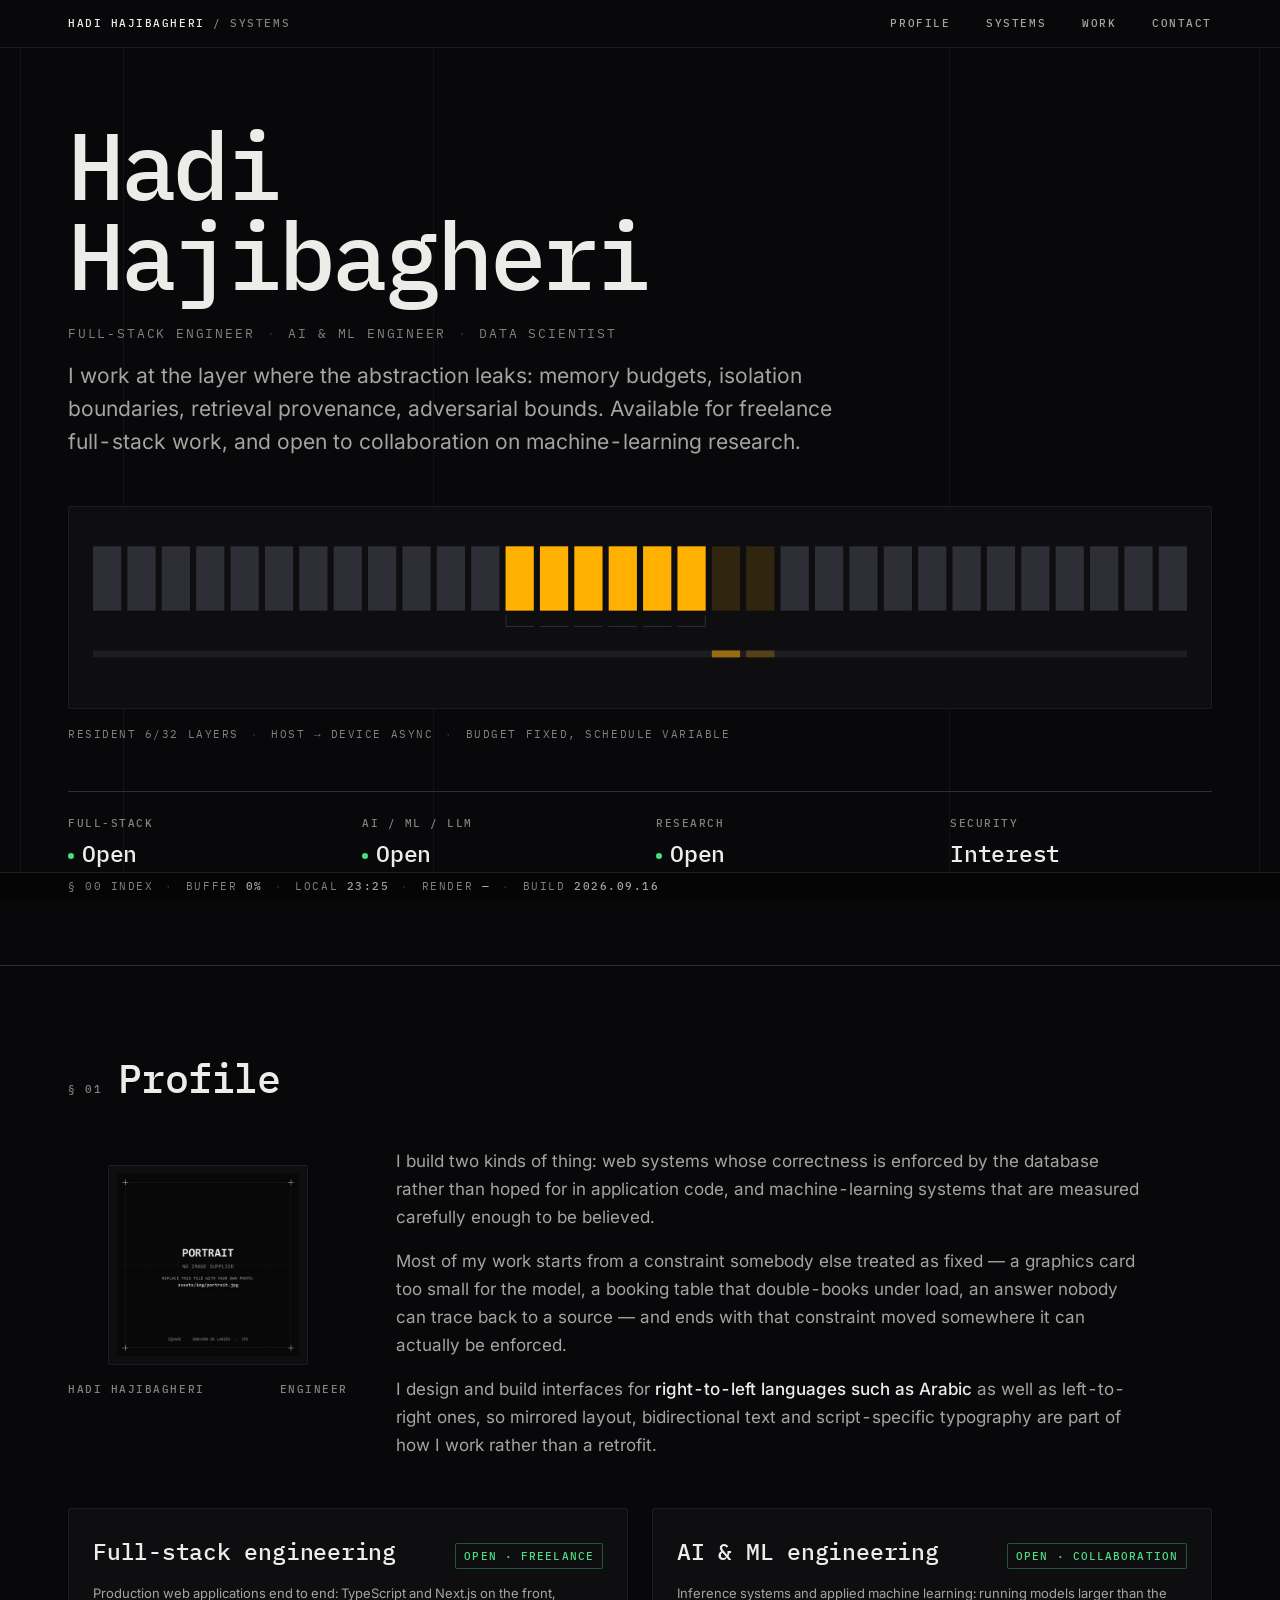
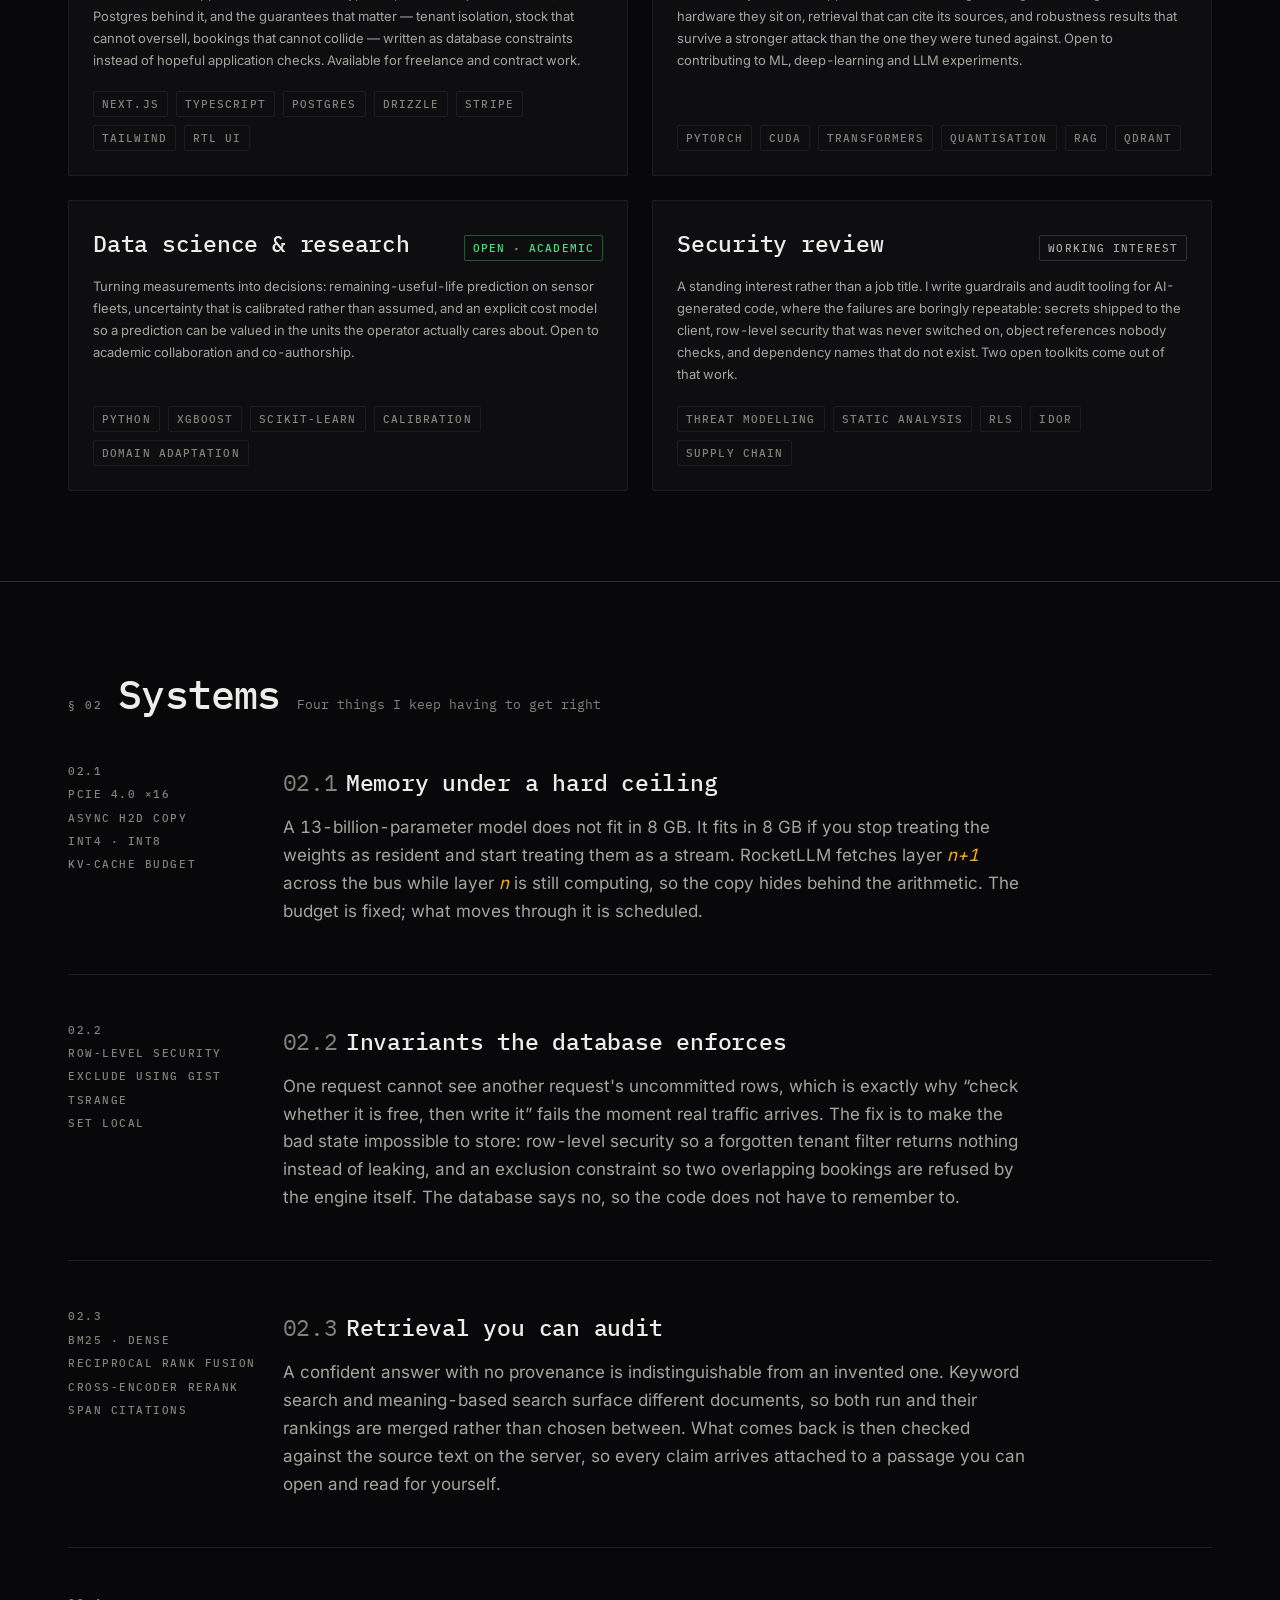
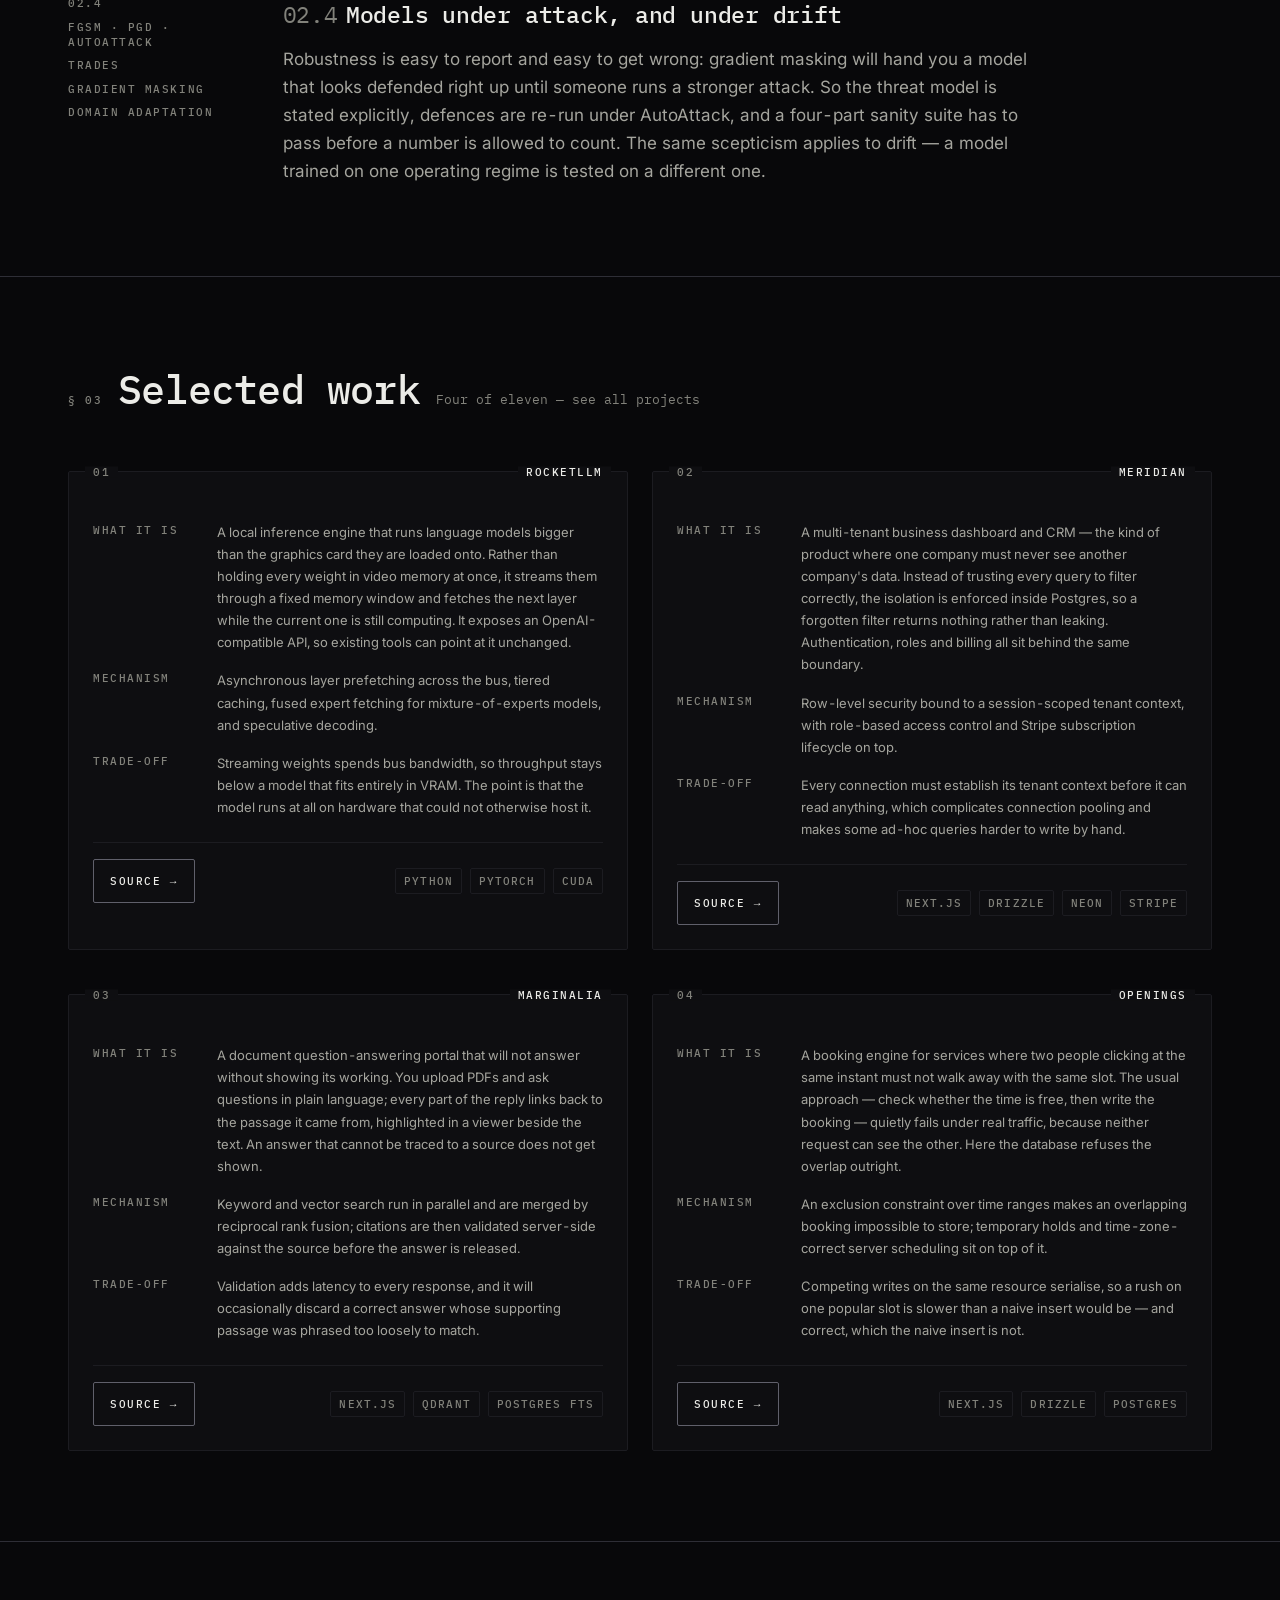
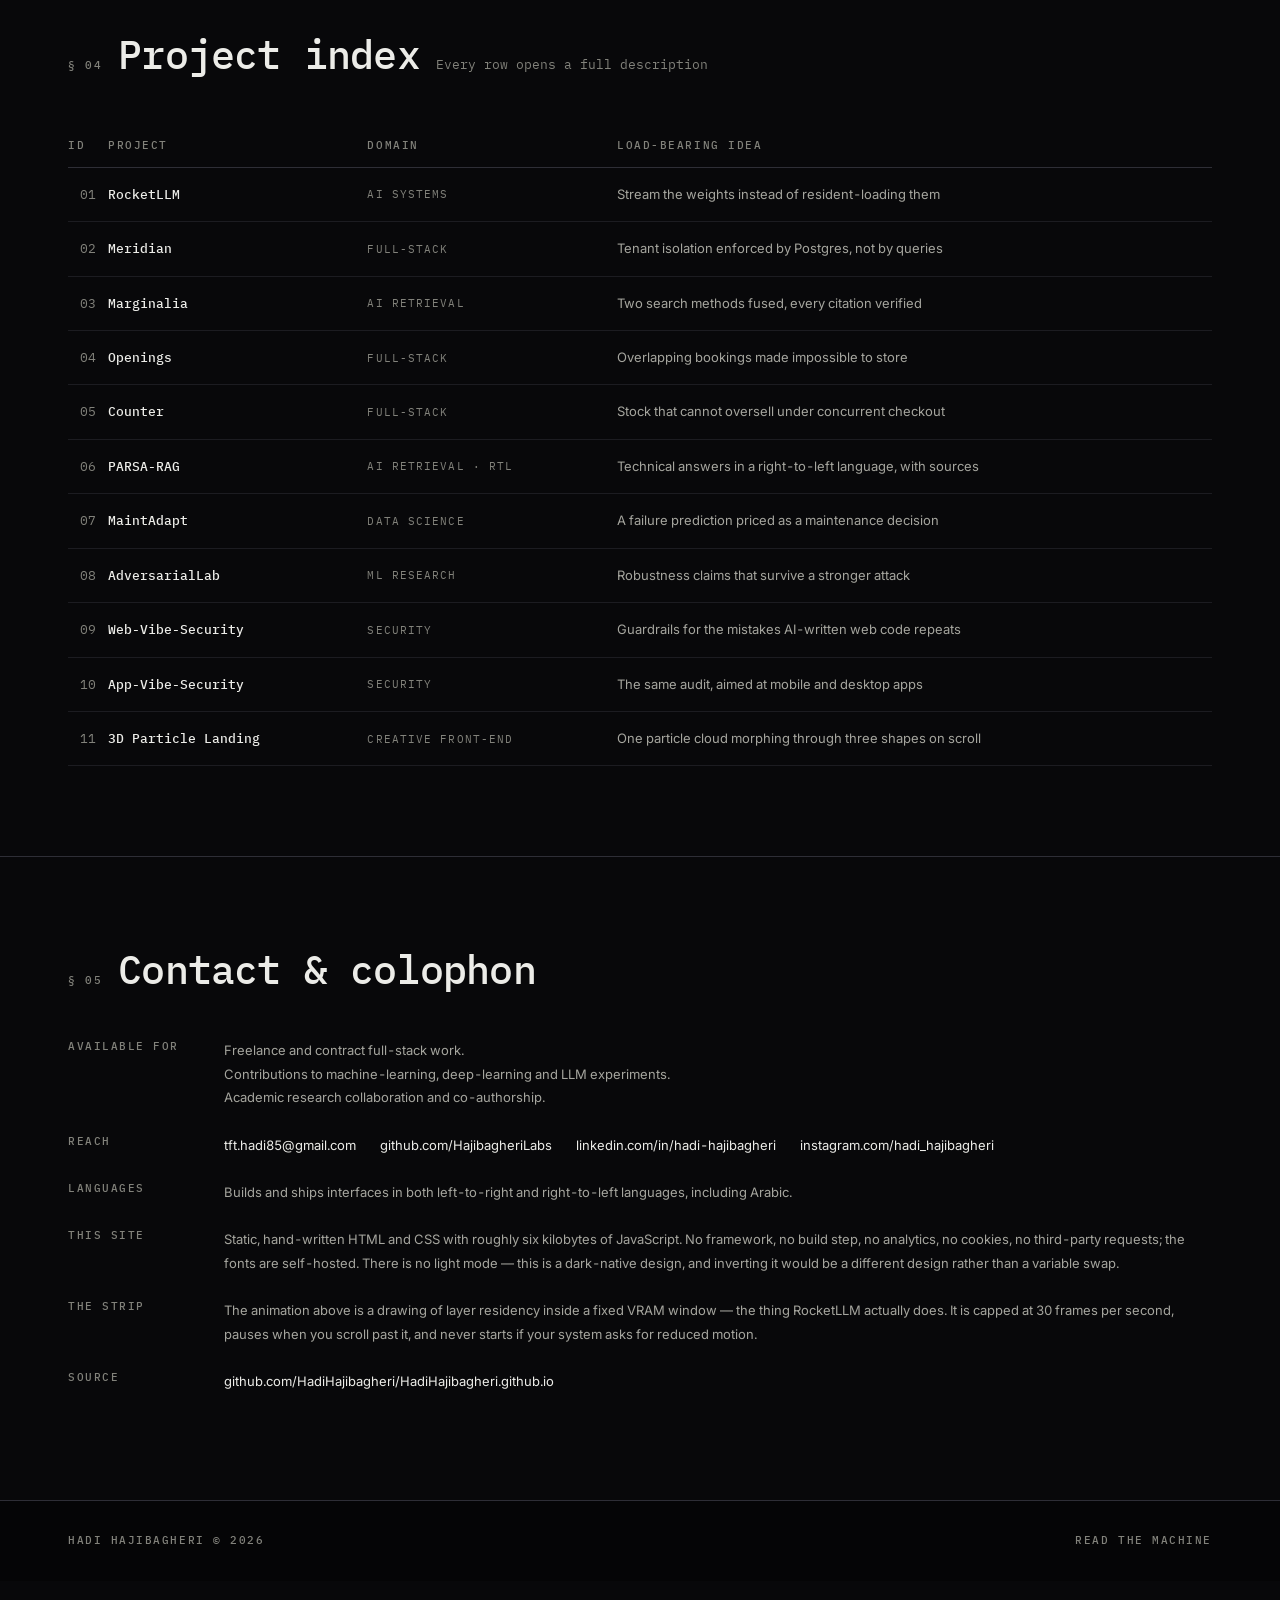
==== index.html @ 1e7b5f91 "Build personal site: SIGNAL Static site for GitHub Pages: hand-written HTML, CSS and ~4 KB of gzippe" ====
<!doctype html>
<html lang="en">
<head>
<meta charset="utf-8">
<meta name="viewport" content="width=device-width, initial-scale=1">
<title>Hadi Hajibagheri — Full-stack, AI & Data Science Engineer</title>
<meta name="description" content="Hadi Hajibagheri — full-stack engineer available for freelance work, AI/ML engineer and data scientist open to research collaboration. I work at the layer where the abstraction leaks.">
<meta name="author" content="Hadi Hajibagheri">
<meta name="theme-color" content="#08080A">
<link rel="canonical" href="https://hadihajibagheri.github.io/">

<meta property="og:type" content="website">
<meta property="og:title" content="Hadi Hajibagheri — Full-stack, AI & Data Science Engineer">
<meta property="og:description" content="I work at the layer where the abstraction leaks: memory budgets, isolation boundaries, retrieval provenance, adversarial bounds.">
<meta property="og:url" content="https://hadihajibagheri.github.io/">
<meta property="og:image" content="https://hadihajibagheri.github.io/assets/img/og.png">
<meta name="twitter:card" content="summary_large_image">

<link rel="icon" href="assets/img/favicon.svg" type="image/svg+xml">
<link rel="apple-touch-icon" href="assets/img/apple-touch-icon.png">

<link rel="preload" href="assets/fonts/plex-mono-500.woff2" as="font" type="font/woff2" crossorigin>
<link rel="stylesheet" href="assets/css/site.css">
</head>
<body>

<a class="skip-link" href="#main">Skip to content</a>
<div class="grid-rules" aria-hidden="true"></div>

<header class="topbar">
  <div class="container">
    <a class="brand" href="index.html">Hadi Hajibagheri <span>/ Systems</span></a>
    <nav class="nav" aria-label="Sections">
      <a href="#profile" data-nav="profile">Profile</a>
      <a href="#systems" data-nav="systems">Systems</a>
      <a href="#work"    data-nav="work">Work</a>
      <a href="#contact" data-nav="contact">Contact</a>
    </nav>
  </div>
</header>

<div class="site">
<main id="main">

<!-- ======================================================== 00 · HERO -->
<section id="hero" class="section hero" data-num="§ 00" data-name="Index">
  <div class="container">

    <h1 class="hero-name"><span class="ln">Hadi</span><span class="ln">Hajibagheri</span></h1>

    <p class="hero-role">
      <span>Full-stack engineer</span><span class="sep" aria-hidden="true">·</span>
      <span>AI &amp; ML engineer</span><span class="sep" aria-hidden="true">·</span>
      <span>Data scientist</span>
    </p>

    <p class="lead hero-lead">
      I work at the layer where the abstraction leaks: memory budgets, isolation
      boundaries, retrieval provenance, adversarial bounds. Available for freelance
      full-stack work, and open to collaboration on machine-learning research.
    </p>

    <div class="residency" data-residency>
      <div class="residency-figure">
        <svg viewBox="0 0 1000 140" preserveAspectRatio="none" xmlns="http://www.w3.org/2000/svg" role="img" aria-label="A 32-layer model strip: six layers are resident inside a fixed VRAM window while the next two are being copied across the bus."><title>Layer residency inside a fixed VRAM window</title><rect x="0" y="14" width="25.801" height="58.8" fill="#2E2E36"/><rect x="31.426" y="14" width="25.801" height="58.8" fill="#2E2E36"/><rect x="62.852" y="14" width="25.801" height="58.8" fill="#2E2E36"/><rect x="94.277" y="14" width="25.801" height="58.8" fill="#2E2E36"/><rect x="125.703" y="14" width="25.801" height="58.8" fill="#2E2E36"/><rect x="157.129" y="14" width="25.801" height="58.8" fill="#2E2E36"/><rect x="188.555" y="14" width="25.801" height="58.8" fill="#2E2E36"/><rect x="219.98" y="14" width="25.801" height="58.8" fill="#2E2E36"/><rect x="251.406" y="14" width="25.801" height="58.8" fill="#FFB000"/><rect x="282.832" y="14" width="25.801" height="58.8" fill="#FFB000"/><rect x="314.258" y="14" width="25.801" height="58.8" fill="#FFB000"/><rect x="345.684" y="14" width="25.801" height="58.8" fill="#FFB000"/><rect x="377.109" y="14" width="25.801" height="58.8" fill="#FFB000"/><rect x="408.535" y="14" width="25.801" height="58.8" fill="#FFB000"/><rect x="439.961" y="14" width="25.801" height="58.8" fill="rgba(255,176,0,0.14)"/><rect x="471.387" y="14" width="25.801" height="58.8" fill="rgba(255,176,0,0.14)"/><rect x="502.812" y="14" width="25.801" height="58.8" fill="#2E2E36"/><rect x="534.238" y="14" width="25.801" height="58.8" fill="#2E2E36"/><rect x="565.664" y="14" width="25.801" height="58.8" fill="#2E2E36"/><rect x="597.09" y="14" width="25.801" height="58.8" fill="#2E2E36"/><rect x="628.516" y="14" width="25.801" height="58.8" fill="#2E2E36"/><rect x="659.941" y="14" width="25.801" height="58.8" fill="#2E2E36"/><rect x="691.367" y="14" width="25.801" height="58.8" fill="#2E2E36"/><rect x="722.793" y="14" width="25.801" height="58.8" fill="#2E2E36"/><rect x="754.219" y="14" width="25.801" height="58.8" fill="#2E2E36"/><rect x="785.645" y="14" width="25.801" height="58.8" fill="#2E2E36"/><rect x="817.07" y="14" width="25.801" height="58.8" fill="#2E2E36"/><rect x="848.496" y="14" width="25.801" height="58.8" fill="#2E2E36"/><rect x="879.922" y="14" width="25.801" height="58.8" fill="#2E2E36"/><rect x="911.348" y="14" width="25.801" height="58.8" fill="#2E2E36"/><rect x="942.773" y="14" width="25.801" height="58.8" fill="#2E2E36"/><rect x="974.199" y="14" width="25.801" height="58.8" fill="#2E2E36"/><path d="M251.406 87.3 H277.207" stroke="#2E2E36" stroke-width="1" fill="none"/><path d="M251.906 86.8 V77" stroke="#2E2E36" stroke-width="1" fill="none"/><path d="M282.832 87.3 H308.633" stroke="#2E2E36" stroke-width="1" fill="none"/><path d="M314.258 87.3 H340.059" stroke="#2E2E36" stroke-width="1" fill="none"/><path d="M345.684 87.3 H371.484" stroke="#2E2E36" stroke-width="1" fill="none"/><path d="M377.109 87.3 H402.91" stroke="#2E2E36" stroke-width="1" fill="none"/><path d="M408.535 87.3 H434.336" stroke="#2E2E36" stroke-width="1" fill="none"/><path d="M433.836 86.8 V77" stroke="#2E2E36" stroke-width="1" fill="none"/><rect x="0" y="109.2" width="1000" height="6.3" fill="#1C1C21"/><rect x="439.961" y="109.2" width="25.801" height="6.3" fill="#FFB000" opacity="0.55"/><rect x="471.387" y="109.2" width="25.801" height="6.3" fill="#FFB000" opacity="0.25"/></svg>
        <canvas aria-hidden="true"></canvas>
      </div>
    </div>
    <p class="residency-caption">
      <span>Resident 6/32 layers</span><span class="sep" aria-hidden="true">·</span>
      <span>Host → device async</span><span class="sep" aria-hidden="true">·</span>
      <span>Budget fixed, schedule variable</span>
    </p>

    <h2 class="vh">Availability</h2>
    <div class="readouts" data-reveal-group>
      <div class="readout">
        <span class="micro">Full-stack</span>
        <p class="readout-value"><span class="dot" aria-hidden="true"></span>Open</p>
        <p class="readout-sub">Freelance and contract work.</p>
      </div>
      <div class="readout">
        <span class="micro">AI / ML / LLM</span>
        <p class="readout-value"><span class="dot" aria-hidden="true"></span>Open</p>
        <p class="readout-sub">Experiments and contributions.</p>
      </div>
      <div class="readout">
        <span class="micro">Research</span>
        <p class="readout-value"><span class="dot" aria-hidden="true"></span>Open</p>
        <p class="readout-sub">Academic collaboration.</p>
      </div>
      <div class="readout">
        <span class="micro">Security</span>
        <p class="readout-value">Interest</p>
        <p class="readout-sub">Auditing AI-generated code.</p>
      </div>
    </div>

  </div>
</section>

<!-- ===================================================== 01 · PROFILE -->
<section id="profile" class="section" data-num="§ 01" data-name="Profile">
  <div class="container">
    <div class="section-head">
      <span class="section-num" aria-hidden="true">§ 01</span>
      <h2 class="section-title">Profile</h2>
    </div>

    <div class="profile-grid">
      <div>
        <!-- PORTRAIT: replace assets/img/portrait.jpg with your own square photo.
             Keep the same filename and nothing else needs to change. -->
        <figure class="portrait-frame">
          <img src="assets/img/portrait.jpg" width="900" height="900"
               alt="Hadi Hajibagheri" loading="lazy" decoding="async">
        </figure>
        <p class="portrait-cap">
          <span class="micro">Hadi Hajibagheri</span>
          <span class="micro">Engineer</span>
        </p>
      </div>

      <div>
        <p class="prose">
          I build two kinds of thing: web systems whose correctness is enforced by the
          database rather than hoped for in application code, and machine-learning
          systems that are measured carefully enough to be believed.
        </p>
        <p class="prose">
          Most of my work starts from a constraint somebody else treated as fixed — a
          graphics card too small for the model, a booking table that double-books under
          load, an answer nobody can trace back to a source — and ends with that
          constraint moved somewhere it can actually be enforced.
        </p>
        <p class="prose">
          I design and build interfaces for <strong>right-to-left languages such as
          Arabic</strong> as well as left-to-right ones, so mirrored layout, bidirectional
          text and script-specific typography are part of how I work rather than a
          retrofit.
        </p>
      </div>
    </div>

    <h3 class="vh">What I am available for</h3>
    <div class="practice" data-reveal-group>

      <article class="practice-item">
        <div class="practice-head">
          <h4 class="practice-title">Full-stack engineering</h4>
          <span class="avail avail-open">Open · Freelance</span>
        </div>
        <p class="practice-body">
          Production web applications end to end: TypeScript and Next.js on the front,
          Postgres behind it, and the guarantees that matter — tenant isolation, stock
          that cannot oversell, bookings that cannot collide — written as database
          constraints instead of hopeful application checks. Available for freelance and
          contract work.
        </p>
        <div class="practice-tags">
          <span class="tag">Next.js</span><span class="tag">TypeScript</span>
          <span class="tag">Postgres</span><span class="tag">Drizzle</span>
          <span class="tag">Stripe</span><span class="tag">Tailwind</span>
          <span class="tag">RTL UI</span>
        </div>
      </article>

      <article class="practice-item">
        <div class="practice-head">
          <h4 class="practice-title">AI &amp; ML engineering</h4>
          <span class="avail avail-open">Open · Collaboration</span>
        </div>
        <p class="practice-body">
          Inference systems and applied machine learning: running models larger than the
          hardware they sit on, retrieval that can cite its sources, and robustness
          results that survive a stronger attack than the one they were tuned against.
          Open to contributing to ML, deep-learning and LLM experiments.
        </p>
        <div class="practice-tags">
          <span class="tag">PyTorch</span><span class="tag">CUDA</span>
          <span class="tag">Transformers</span><span class="tag">Quantisation</span>
          <span class="tag">RAG</span><span class="tag">Qdrant</span>
        </div>
      </article>

      <article class="practice-item">
        <div class="practice-head">
          <h4 class="practice-title">Data science &amp; research</h4>
          <span class="avail avail-open">Open · Academic</span>
        </div>
        <p class="practice-body">
          Turning measurements into decisions: remaining-useful-life prediction on sensor
          fleets, uncertainty that is calibrated rather than assumed, and an explicit cost
          model so a prediction can be valued in the units the operator actually cares
          about. Open to academic collaboration and co-authorship.
        </p>
        <div class="practice-tags">
          <span class="tag">Python</span><span class="tag">XGBoost</span>
          <span class="tag">scikit-learn</span><span class="tag">Calibration</span>
          <span class="tag">Domain adaptation</span>
        </div>
      </article>

      <article class="practice-item">
        <div class="practice-head">
          <h4 class="practice-title">Security review</h4>
          <span class="avail">Working interest</span>
        </div>
        <p class="practice-body">
          A standing interest rather than a job title. I write guardrails and audit tooling
          for AI-generated code, where the failures are boringly repeatable: secrets shipped
          to the client, row-level security that was never switched on, object references
          nobody checks, and dependency names that do not exist. Two open toolkits come out
          of that work.
        </p>
        <div class="practice-tags">
          <span class="tag">Threat modelling</span><span class="tag">Static analysis</span>
          <span class="tag">RLS</span><span class="tag">IDOR</span>
          <span class="tag">Supply chain</span>
        </div>
      </article>

    </div>
  </div>
</section>

<!-- ===================================================== 02 · SYSTEMS -->
<section id="systems" class="section" data-num="§ 02" data-name="Systems">
  <div class="container">
    <div class="section-head">
      <span class="section-num" aria-hidden="true">§ 02</span>
      <h2 class="section-title">Systems</h2>
      <span class="section-note">Four things I keep having to get right</span>
    </div>

    <div class="clause railed">
      <div class="rail" aria-hidden="true">
        <span class="micro">02.1</span>
        <span class="micro">PCIe 4.0 ×16</span>
        <span class="micro">Async H2D copy</span>
        <span class="micro">INT4 · INT8</span>
        <span class="micro">KV-cache budget</span>
      </div>
      <div>
        <h3 class="clause-title"><span class="clause-no" aria-hidden="true">02.1</span>Memory under a hard ceiling</h3>
        <p class="prose">
          A 13-billion-parameter model does not fit in 8 GB. It fits in 8 GB if you stop
          treating the weights as resident and start treating them as a stream. RocketLLM
          fetches layer <em class="sig">n+1</em> across the bus while layer
          <em class="sig">n</em> is still computing, so the copy hides behind the
          arithmetic. The budget is fixed; what moves through it is scheduled.
        </p>
      </div>
    </div>

    <div class="clause railed">
      <div class="rail" aria-hidden="true">
        <span class="micro">02.2</span>
        <span class="micro">Row-level security</span>
        <span class="micro">EXCLUDE USING GIST</span>
        <span class="micro">tsrange</span>
        <span class="micro">SET LOCAL</span>
      </div>
      <div>
        <h3 class="clause-title"><span class="clause-no" aria-hidden="true">02.2</span>Invariants the database enforces</h3>
        <p class="prose">
          One request cannot see another request's uncommitted rows, which is exactly why
          “check whether it is free, then write it” fails the moment real traffic arrives.
          The fix is to make the bad state impossible to store: row-level security so a
          forgotten tenant filter returns nothing instead of leaking, and an exclusion
          constraint so two overlapping bookings are refused by the engine itself. The
          database says no, so the code does not have to remember to.
        </p>
      </div>
    </div>

    <div class="clause railed">
      <div class="rail" aria-hidden="true">
        <span class="micro">02.3</span>
        <span class="micro">BM25 · dense</span>
        <span class="micro">Reciprocal rank fusion</span>
        <span class="micro">Cross-encoder rerank</span>
        <span class="micro">Span citations</span>
      </div>
      <div>
        <h3 class="clause-title"><span class="clause-no" aria-hidden="true">02.3</span>Retrieval you can audit</h3>
        <p class="prose">
          A confident answer with no provenance is indistinguishable from an invented one.
          Keyword search and meaning-based search surface different documents, so both run
          and their rankings are merged rather than chosen between. What comes back is then
          checked against the source text on the server, so every claim arrives attached to
          a passage you can open and read for yourself.
        </p>
      </div>
    </div>

    <div class="clause railed">
      <div class="rail" aria-hidden="true">
        <span class="micro">02.4</span>
        <span class="micro">FGSM · PGD · AutoAttack</span>
        <span class="micro">TRADES</span>
        <span class="micro">Gradient masking</span>
        <span class="micro">Domain adaptation</span>
      </div>
      <div>
        <h3 class="clause-title"><span class="clause-no" aria-hidden="true">02.4</span>Models under attack, and under drift</h3>
        <p class="prose">
          Robustness is easy to report and easy to get wrong: gradient masking will hand you
          a model that looks defended right up until someone runs a stronger attack. So the
          threat model is stated explicitly, defences are re-run under AutoAttack, and a
          four-part sanity suite has to pass before a number is allowed to count. The same
          scepticism applies to drift — a model trained on one operating regime is tested on
          a different one.
        </p>
      </div>
    </div>

  </div>
</section>

<!-- ================================================ 03 · SELECTED WORK -->
<!-- ADDING A PROJECT? See README.md. The four cards below are the curated
     highlights; the full list lives in § 04 and in projects.html. -->
<section id="work" class="section" data-num="§ 03" data-name="Selected work">
  <div class="container">
    <div class="section-head">
      <span class="section-num" aria-hidden="true">§ 03</span>
      <h2 class="section-title">Selected work</h2>
      <span class="section-note">Four of eleven — <a class="u-link" href="projects.html">see all projects</a></span>
    </div>

    <div class="cards" data-reveal-group>

      <article class="spec">
        <span class="spec-id" aria-hidden="true">01</span>
        <h3 class="spec-name">RocketLLM</h3>
        <dl>
          <div class="spec-row">
            <dt class="micro">What it is</dt>
            <dd>
              A local inference engine that runs language models bigger than the graphics
              card they are loaded onto. Rather than holding every weight in video memory at
              once, it streams them through a fixed memory window and fetches the next layer
              while the current one is still computing. It exposes an OpenAI-compatible API,
              so existing tools can point at it unchanged.
            </dd>
          </div>
          <div class="spec-row">
            <dt class="micro">Mechanism</dt>
            <dd>Asynchronous layer prefetching across the bus, tiered caching, fused expert fetching for mixture-of-experts models, and speculative decoding.</dd>
          </div>
          <div class="spec-row">
            <dt class="micro">Trade-off</dt>
            <dd>Streaming weights spends bus bandwidth, so throughput stays below a model that fits entirely in VRAM. The point is that the model runs at all on hardware that could not otherwise host it.</dd>
          </div>
        </dl>
        <div class="spec-foot">
          <a class="btn" href="https://github.com/HajibagheriLabs/RocketLLM" target="_blank" rel="noopener">Source →</a>
          <span class="spec-stack"><span class="tag">Python</span><span class="tag">PyTorch</span><span class="tag">CUDA</span></span>
        </div>
      </article>

      <article class="spec">
        <span class="spec-id" aria-hidden="true">02</span>
        <h3 class="spec-name">Meridian</h3>
        <dl>
          <div class="spec-row">
            <dt class="micro">What it is</dt>
            <dd>
              A multi-tenant business dashboard and CRM — the kind of product where one
              company must never see another company's data. Instead of trusting every query
              to filter correctly, the isolation is enforced inside Postgres, so a forgotten
              filter returns nothing rather than leaking. Authentication, roles and billing
              all sit behind the same boundary.
            </dd>
          </div>
          <div class="spec-row">
            <dt class="micro">Mechanism</dt>
            <dd>Row-level security bound to a session-scoped tenant context, with role-based access control and Stripe subscription lifecycle on top.</dd>
          </div>
          <div class="spec-row">
            <dt class="micro">Trade-off</dt>
            <dd>Every connection must establish its tenant context before it can read anything, which complicates connection pooling and makes some ad-hoc queries harder to write by hand.</dd>
          </div>
        </dl>
        <div class="spec-foot">
          <a class="btn" href="https://github.com/HajibagheriLabs/Meridian" target="_blank" rel="noopener">Source →</a>
          <span class="spec-stack"><span class="tag">Next.js</span><span class="tag">Drizzle</span><span class="tag">Neon</span><span class="tag">Stripe</span></span>
        </div>
      </article>

      <article class="spec">
        <span class="spec-id" aria-hidden="true">03</span>
        <h3 class="spec-name">Marginalia</h3>
        <dl>
          <div class="spec-row">
            <dt class="micro">What it is</dt>
            <dd>
              A document question-answering portal that will not answer without showing its
              working. You upload PDFs and ask questions in plain language; every part of the
              reply links back to the passage it came from, highlighted in a viewer beside
              the text. An answer that cannot be traced to a source does not get shown.
            </dd>
          </div>
          <div class="spec-row">
            <dt class="micro">Mechanism</dt>
            <dd>Keyword and vector search run in parallel and are merged by reciprocal rank fusion; citations are then validated server-side against the source before the answer is released.</dd>
          </div>
          <div class="spec-row">
            <dt class="micro">Trade-off</dt>
            <dd>Validation adds latency to every response, and it will occasionally discard a correct answer whose supporting passage was phrased too loosely to match.</dd>
          </div>
        </dl>
        <div class="spec-foot">
          <a class="btn" href="https://github.com/HajibagheriLabs/Marginalia" target="_blank" rel="noopener">Source →</a>
          <span class="spec-stack"><span class="tag">Next.js</span><span class="tag">Qdrant</span><span class="tag">Postgres FTS</span></span>
        </div>
      </article>

      <article class="spec">
        <span class="spec-id" aria-hidden="true">04</span>
        <h3 class="spec-name">Openings</h3>
        <dl>
          <div class="spec-row">
            <dt class="micro">What it is</dt>
            <dd>
              A booking engine for services where two people clicking at the same instant
              must not walk away with the same slot. The usual approach — check whether the
              time is free, then write the booking — quietly fails under real traffic,
              because neither request can see the other. Here the database refuses the
              overlap outright.
            </dd>
          </div>
          <div class="spec-row">
            <dt class="micro">Mechanism</dt>
            <dd>An exclusion constraint over time ranges makes an overlapping booking impossible to store; temporary holds and time-zone-correct server scheduling sit on top of it.</dd>
          </div>
          <div class="spec-row">
            <dt class="micro">Trade-off</dt>
            <dd>Competing writes on the same resource serialise, so a rush on one popular slot is slower than a naive insert would be — and correct, which the naive insert is not.</dd>
          </div>
        </dl>
        <div class="spec-foot">
          <a class="btn" href="https://github.com/HajibagheriLabs/Openings" target="_blank" rel="noopener">Source →</a>
          <span class="spec-stack"><span class="tag">Next.js</span><span class="tag">Drizzle</span><span class="tag">Postgres</span></span>
        </div>
      </article>

    </div>
  </div>
</section>

<!-- ======================================================= 04 · INDEX -->
<section id="index" class="section" data-num="§ 04" data-name="Project index">
  <div class="container">
    <div class="section-head">
      <span class="section-num" aria-hidden="true">§ 04</span>
      <h2 class="section-title">Project index</h2>
      <span class="section-note">Every row opens a full description</span>
    </div>

    <!-- ADDING A PROJECT? Copy one <tr> block below and edit it, then add the
         matching card in projects.html. Instructions are in README.md. -->
    <table class="index-table">
      <caption class="vh">All projects, with domain and the single idea each one is built around.</caption>
      <thead>
        <tr>
          <th scope="col">ID</th>
          <th scope="col">Project</th>
          <th scope="col">Domain</th>
          <th scope="col">Load-bearing idea</th>
        </tr>
      </thead>
      <tbody>
        <tr>
          <td class="c-id">01</td>
          <td class="c-name"><a href="projects.html#rocketllm">RocketLLM</a></td>
          <td class="c-domain" data-label="Domain">AI systems</td>
          <td class="c-prim" data-label="Load-bearing idea">Stream the weights instead of resident-loading them</td>
        </tr>
        <tr>
          <td class="c-id">02</td>
          <td class="c-name"><a href="projects.html#meridian">Meridian</a></td>
          <td class="c-domain" data-label="Domain">Full-stack</td>
          <td class="c-prim" data-label="Load-bearing idea">Tenant isolation enforced by Postgres, not by queries</td>
        </tr>
        <tr>
          <td class="c-id">03</td>
          <td class="c-name"><a href="projects.html#marginalia">Marginalia</a></td>
          <td class="c-domain" data-label="Domain">AI retrieval</td>
          <td class="c-prim" data-label="Load-bearing idea">Two search methods fused, every citation verified</td>
        </tr>
        <tr>
          <td class="c-id">04</td>
          <td class="c-name"><a href="projects.html#openings">Openings</a></td>
          <td class="c-domain" data-label="Domain">Full-stack</td>
          <td class="c-prim" data-label="Load-bearing idea">Overlapping bookings made impossible to store</td>
        </tr>
        <tr>
          <td class="c-id">05</td>
          <td class="c-name"><a href="projects.html#counter">Counter</a></td>
          <td class="c-domain" data-label="Domain">Full-stack</td>
          <td class="c-prim" data-label="Load-bearing idea">Stock that cannot oversell under concurrent checkout</td>
        </tr>
        <tr>
          <td class="c-id">06</td>
          <td class="c-name"><a href="projects.html#parsa-rag">PARSA-RAG</a></td>
          <td class="c-domain" data-label="Domain">AI retrieval · RTL</td>
          <td class="c-prim" data-label="Load-bearing idea">Technical answers in a right-to-left language, with sources</td>
        </tr>
        <tr>
          <td class="c-id">07</td>
          <td class="c-name"><a href="projects.html#maintadapt">MaintAdapt</a></td>
          <td class="c-domain" data-label="Domain">Data science</td>
          <td class="c-prim" data-label="Load-bearing idea">A failure prediction priced as a maintenance decision</td>
        </tr>
        <tr>
          <td class="c-id">08</td>
          <td class="c-name"><a href="projects.html#adversariallab">AdversarialLab</a></td>
          <td class="c-domain" data-label="Domain">ML research</td>
          <td class="c-prim" data-label="Load-bearing idea">Robustness claims that survive a stronger attack</td>
        </tr>
        <tr>
          <td class="c-id">09</td>
          <td class="c-name"><a href="projects.html#web-vibe-security">Web-Vibe-Security</a></td>
          <td class="c-domain" data-label="Domain">Security</td>
          <td class="c-prim" data-label="Load-bearing idea">Guardrails for the mistakes AI-written web code repeats</td>
        </tr>
        <tr>
          <td class="c-id">10</td>
          <td class="c-name"><a href="projects.html#app-vibe-security">App-Vibe-Security</a></td>
          <td class="c-domain" data-label="Domain">Security</td>
          <td class="c-prim" data-label="Load-bearing idea">The same audit, aimed at mobile and desktop apps</td>
        </tr>
        <tr>
          <td class="c-id">11</td>
          <td class="c-name"><a href="projects.html#particle-landing">3D Particle Landing</a></td>
          <td class="c-domain" data-label="Domain">Creative front-end</td>
          <td class="c-prim" data-label="Load-bearing idea">One particle cloud morphing through three shapes on scroll</td>
        </tr>
      </tbody>
    </table>
  </div>
</section>

<!-- ===================================================== 05 · CONTACT -->
<section id="contact" class="section" data-num="§ 05" data-name="Contact">
  <div class="container">
    <div class="section-head">
      <span class="section-num" aria-hidden="true">§ 05</span>
      <h2 class="section-title">Contact &amp; colophon</h2>
    </div>

    <dl class="deflist">
      <div>
        <dt class="micro">Available for</dt>
        <dd>
          Freelance and contract full-stack work.<br>
          Contributions to machine-learning, deep-learning and LLM experiments.<br>
          Academic research collaboration and co-authorship.
        </dd>
      </div>
      <div>
        <dt class="micro">Reach</dt>
        <dd class="reach">
          <a class="u-link" href="mailto:tft.hadi85@gmail.com">tft.hadi85@gmail.com</a>
          <a class="u-link" href="https://github.com/HajibagheriLabs" target="_blank" rel="noopener">github.com/HajibagheriLabs</a>
          <a class="u-link" href="https://www.linkedin.com/in/hadi-hajibagheri" target="_blank" rel="noopener">linkedin.com/in/hadi-hajibagheri</a>
          <a class="u-link" href="https://www.instagram.com/hadi_hajibagheri" target="_blank" rel="noopener">instagram.com/hadi_hajibagheri</a>
        </dd>
      </div>
      <div>
        <dt class="micro">Languages</dt>
        <dd>Builds and ships interfaces in both left-to-right and right-to-left languages, including Arabic.</dd>
      </div>
      <div>
        <dt class="micro">This site</dt>
        <dd>
          Static, hand-written HTML and CSS with roughly six kilobytes of JavaScript.
          No framework, no build step, no analytics, no cookies, no third-party requests;
          the fonts are self-hosted. There is no light mode — this is a dark-native design,
          and inverting it would be a different design rather than a variable swap.
        </dd>
      </div>
      <div>
        <dt class="micro">The strip</dt>
        <dd>
          The animation above is a drawing of layer residency inside a fixed VRAM window —
          the thing RocketLLM actually does. It is capped at 30 frames per second, pauses
          when you scroll past it, and never starts if your system asks for reduced motion.
        </dd>
      </div>
      <div>
        <dt class="micro">Source</dt>
        <dd><a class="u-link" href="https://github.com/HadiHajibagheri/HadiHajibagheri.github.io" target="_blank" rel="noopener">github.com/HadiHajibagheri/HadiHajibagheri.github.io</a></dd>
      </div>
    </dl>
  </div>
</section>

</main>

<footer class="footer">
  <div class="container">
    <span class="micro">Hadi Hajibagheri © <span id="year">2026</span></span>
    <span class="micro">Read the machine</span>
  </div>
</footer>
</div>

<nav class="botnav" aria-label="Sections">
  <a href="#profile" data-nav="profile">Profile</a>
  <a href="#systems" data-nav="systems">Systems</a>
  <a href="#work"    data-nav="work">Work</a>
  <a href="#contact" data-nav="contact">Contact</a>
</nav>

<div class="statusbar" aria-hidden="true">
  <div class="container">
    <span id="st-section">§ 00 Index</span>
    <span class="sep">·</span>
    <span>Buffer <b id="st-buffer">0%</b></span>
    <span class="sep">·</span>
    <span>Local <b id="st-clock">--:--</b></span>
    <span class="sep">·</span>
    <span>Render <b id="st-render">—</b></span>
    <span class="sep">·</span>
    <span>Build <b>2026.09.16</b></span>
  </div>
</div>

<script src="assets/js/residency.js" defer></script>
<script src="assets/js/site.js" defer></script>
</body>
</html>
---- assets/css/site.css ----
/* ============================================================================
   SIGNAL - hadihajibagheri.github.io
   Hand-written CSS. No framework, no build step, no runtime dependencies.
   Token values are fixed by DESIGN-A-SIGNAL.md sections 3-5.
   ========================================================================= */

/* --- 1. Fonts (self-hosted, latin subset) -------------------------------- */

@font-face {
  font-family: 'IBM Plex Mono'; font-style: normal; font-weight: 400;
  font-display: swap; src: url('../fonts/plex-mono-400.woff2') format('woff2');
}
@font-face {
  font-family: 'IBM Plex Mono'; font-style: normal; font-weight: 500;
  font-display: swap; src: url('../fonts/plex-mono-500.woff2') format('woff2');
}
@font-face {
  font-family: 'IBM Plex Mono'; font-style: normal; font-weight: 600;
  font-display: swap; src: url('../fonts/plex-mono-600.woff2') format('woff2');
}
@font-face {
  font-family: 'Inter'; font-style: normal; font-weight: 100 900;
  font-display: swap; src: url('../fonts/inter-var.woff2') format('woff2');
}

/* --- 2. Tokens ----------------------------------------------------------- */

:root {
  /* Ground */
  --bg:        #08080A;
  --bg-raised: #0E0E11;
  --bg-sunken: #050506;

  /* Hairlines - this design's only structural device. These are decorative
     rules, not control boundaries, so WCAG 1.4.11 does not apply to them. */
  --line:        #1C1C21;
  --line-strong: #2E2E36;
  /* Borders that do identify a control. 3.22:1 on --bg, 3.10:1 on --bg-raised:
     the lightest-touch value that still clears 1.4.11's 3:1 floor. */
  --line-control: #60606B;

  /* Ink */
  --ink:   #ECECE8;
  --ink-2: #A5A59E;
  --ink-3: #82827B;

  /* Signal - the one accent, rationed to three appearances per viewport */
  --signal:     #FFB000;
  --signal-dim: rgba(255, 176, 0, 0.14);

  /* Data-only semantics. Never UI chrome. */
  --ok:   #4ADE80;
  --warn: #FBBF24;
  --fail: #F87171;

  --focus: #FFB000;

  /* Type */
  --font-mono: 'IBM Plex Mono', ui-monospace, 'SF Mono', Menlo, monospace;
  --font-sans: 'Inter', -apple-system, system-ui, sans-serif;

  --t-micro: 11px;
  --t-small: 13px;
  --t-body:  clamp(16px, 0.9rem + 0.2vw, 17px);
  --t-lead:  clamp(18px, 1rem + 0.5vw, 21px);
  --t-h3:    clamp(19px, 1rem + 0.7vw, 23px);
  --t-h2:    clamp(28px, 1.4rem + 1.6vw, 40px);
  --t-h1:    clamp(38px, 1.8rem + 3vw, 60px);
  /* Solved so the longest name line ("Hajibagheri", 11 mono chars at 0.6em
     advance) clears its container: exactly 44px at 375 and 112px at 1600, as
     the spec asks, but allowed down to 40px so 320px does not overflow.
     The spec's 2rem + 7vw overflowed by 7px at 375 and 31px at 320. */
  --t-hero:  clamp(40px, 1.45rem + 5.55vw, 112px);

  /* Space - 4 8 12 16 24 32 48 64 96 128. No other values exist. */
  --s1: 4px;  --s2: 8px;  --s3: 12px; --s4: 16px; --s5: 24px;
  --s6: 32px; --s7: 48px; --s8: 64px; --s9: 96px; --s10: 128px;

  --radius: 2px;
  --rule: 1px solid var(--line);
  --container: 1240px;
  --pad: clamp(20px, 5vw, 48px);

  --bar-h: 48px;
  --status-h: 28px;

  /* Motion */
  --dur-state:  120ms;
  --dur-enter:  180ms;
  --dur-reveal: 320ms;
  --ease: cubic-bezier(0.2, 0, 0, 1);
}

/* --- 3. Reset and base --------------------------------------------------- */

*, *::before, *::after { box-sizing: border-box; }

html {
  -webkit-text-size-adjust: 100%;
  scroll-behavior: smooth;
  scroll-padding-top: calc(var(--bar-h) + var(--s5));
}

body {
  margin: 0;
  background: var(--bg);
  color: var(--ink);
  font-family: var(--font-sans);
  font-size: var(--t-body);
  line-height: 1.65;
  font-variant-numeric: tabular-nums;
  -webkit-font-smoothing: antialiased;
  overflow-x: hidden;
  padding-top: var(--bar-h);
  padding-bottom: var(--s9);
}

h1, h2, h3, h4 {
  font-family: var(--font-mono);
  font-weight: 500;
  margin: 0;
  text-wrap: balance;
}

p { margin: 0; text-wrap: pretty; hyphens: none; }

a { color: inherit; }

img { max-width: 100%; height: auto; display: block; }

table { border-collapse: collapse; width: 100%; }

canvas { display: block; }

::selection { background: var(--signal); color: var(--bg); }

/* Focus - instant, never animated. */
:focus-visible {
  outline: 2px solid var(--focus);
  outline-offset: 2px;
  border-radius: var(--radius);
}
:focus:not(:focus-visible) { outline: none; }

.vh {
  position: absolute !important; width: 1px; height: 1px;
  padding: 0; margin: -1px; overflow: hidden;
  clip: rect(0 0 0 0); clip-path: inset(50%); white-space: nowrap;
}

.skip-link {
  position: absolute; top: var(--s2); left: var(--s2);
  transform: translateY(-200%);
  z-index: 100;
  background: var(--signal); color: var(--bg);
  font-family: var(--font-mono); font-size: var(--t-micro);
  font-weight: 600; letter-spacing: 0.14em; text-transform: uppercase;
  padding: var(--s3) var(--s4); text-decoration: none; border-radius: var(--radius);
}
.skip-link:focus { transform: translateY(0); }

/* --- 4. Shared type primitives ------------------------------------------- */

.micro {
  font-family: var(--font-mono);
  font-size: var(--t-micro);
  font-weight: 500;
  letter-spacing: 0.14em;
  text-transform: uppercase;
  color: var(--ink-3);
  line-height: 1.4;
}

.mono { font-family: var(--font-mono); }

.lead {
  font-size: var(--t-lead);
  line-height: 1.55;
  color: var(--ink-2);
  max-width: 62ch;
}

.prose { max-width: 68ch; color: var(--ink-2); }
.prose + .prose { margin-top: var(--s4); }
.prose strong { color: var(--ink); font-weight: 500; }

.sig { color: var(--signal); }

/* Underline-on-hover link. Text colour does not change. */
.u-link {
  position: relative;
  text-decoration: none;
  display: inline-block;
}
.u-link::after {
  content: ''; position: absolute; left: 0; right: 0; bottom: -2px;
  height: 1px; background: var(--signal);
  transform: scaleX(0); transform-origin: left;
  transition: transform var(--dur-state) var(--ease);
}
.u-link:hover::after,
.u-link:focus-visible::after { transform: scaleX(1); }

/* --- 5. Layout ----------------------------------------------------------- */

.container {
  width: 100%;
  max-width: var(--container);
  margin-inline: auto;
  padding-inline: var(--pad);
}

/* The measurement grid: fixed hairlines at container column boundaries. */
.grid-rules {
  position: fixed; inset: 0; z-index: 0;
  pointer-events: none;
  opacity: 0.6;
}
.grid-rules::before {
  content: '';
  position: absolute; inset: 0;
  max-width: var(--container);
  margin-inline: auto;
  background-image:
    linear-gradient(var(--line), var(--line)),
    linear-gradient(var(--line), var(--line));
  background-size: 1px 100%;
  background-position: 0% 0, 100% 0;
  background-repeat: no-repeat;
}

.site { position: relative; z-index: 1; }

section { position: relative; }

.section {
  padding-block: clamp(64px, 10vh, 128px);
  border-top: 1px solid var(--line-strong);
}
.section:first-of-type { border-top: 0; }

.section-head {
  display: flex; align-items: baseline; gap: var(--s4);
  margin-bottom: var(--s7);
  flex-wrap: wrap;
}
/* Deliberately --ink-3, not --signal. The accent is rationed to three uses per
   viewport: the active nav marker, the residency canvas, and hover/focus. */
.section-num {
  font-family: var(--font-mono); font-size: var(--t-micro);
  font-weight: 500; letter-spacing: 0.14em; color: var(--ink-3);
  flex: none;
}
.section-title { font-size: var(--t-h2); letter-spacing: -0.02em; line-height: 1.1; }
.section-note { font-size: var(--t-small); color: var(--ink-3); font-family: var(--font-mono); }

/* Rail + content. The rail appears at >=1100px. */
.railed { display: grid; gap: var(--s5); grid-template-columns: 1fr; }
.rail { display: flex; flex-direction: column; gap: var(--s2); }

/* --- 6. Top bar ---------------------------------------------------------- */

.topbar {
  position: fixed; top: 0; left: 0; right: 0; z-index: 50;
  height: var(--bar-h);
  background: var(--bg);
  border-bottom: var(--rule);
}
.topbar .container {
  height: 100%;
  display: flex; align-items: center; justify-content: space-between; gap: var(--s4);
}
.brand {
  font-family: var(--font-mono); font-size: var(--t-micro); font-weight: 500;
  letter-spacing: 0.14em; text-transform: uppercase; color: var(--ink);
  text-decoration: none; white-space: nowrap;
}
.brand span { color: var(--ink-3); }

.nav { display: none; gap: var(--s5); align-items: center; }
.nav a {
  position: relative;
  font-family: var(--font-mono); font-size: var(--t-micro); font-weight: 500;
  letter-spacing: 0.14em; text-transform: uppercase; color: var(--ink-2);
  text-decoration: none; padding-block: var(--s3);
  display: inline-flex; align-items: center; gap: var(--s2);
}
/* Active marker: a 4x4 solid signal square. Not a colour change. */
.nav a::before {
  content: ''; width: 4px; height: 4px; flex: none;
  background: var(--signal);
  opacity: 0;
  transition: opacity var(--dur-state) var(--ease);
}
.nav a[aria-current='true'] { color: var(--ink); }
.nav a[aria-current='true']::before { opacity: 1; }

/* --- 7. Mobile bottom nav (<720px) --------------------------------------- */

.botnav {
  position: fixed; bottom: 0; left: 0; right: 0; z-index: 50;
  background: var(--bg-sunken);
  border-top: var(--rule);
  display: grid; grid-template-columns: repeat(4, 1fr);
  padding-bottom: env(safe-area-inset-bottom, 0px);
}
.botnav a {
  min-height: 48px;
  display: flex; align-items: center; justify-content: center; gap: var(--s2);
  font-family: var(--font-mono); font-size: var(--t-micro); font-weight: 500;
  letter-spacing: 0.1em; text-transform: uppercase;
  color: var(--ink-2); text-decoration: none;
}
.botnav a::before {
  content: ''; width: 4px; height: 4px; flex: none;
  background: var(--signal); opacity: 0;
}
.botnav a[aria-current='true'] { color: var(--ink); }
.botnav a[aria-current='true']::before { opacity: 1; }

/* --- 8. Status bar (>=720px only) ---------------------------------------- */

.statusbar {
  display: none;
  position: fixed; bottom: 0; left: 0; right: 0; z-index: 50;
  height: var(--status-h);
  background: var(--bg-sunken);
  border-top: var(--rule);
}
.statusbar .container {
  height: 100%;
  display: flex; align-items: center; gap: var(--s3);
  font-family: var(--font-mono); font-size: var(--t-micro);
  letter-spacing: 0.14em; text-transform: uppercase; color: var(--ink-3);
  white-space: nowrap; overflow: hidden;
}
.statusbar .sep { color: var(--line-strong); }
.statusbar b { font-weight: 500; color: var(--ink-2); }

/* --- 9. Hero ------------------------------------------------------------- */

.hero { padding-top: clamp(48px, 8vh, 96px); padding-bottom: clamp(48px, 8vh, 96px); }

.hero-name {
  font-size: var(--t-hero);
  letter-spacing: -0.035em;
  line-height: 0.95;
  margin-bottom: var(--s5);
}
.hero-name .ln { display: block; }

.hero-role {
  font-family: var(--font-mono); font-size: var(--t-small);
  letter-spacing: 0.14em; text-transform: uppercase; color: var(--ink-3);
  margin-bottom: var(--s4);
  display: flex; flex-wrap: wrap; gap: var(--s2) var(--s3);
}
.hero-role .sep { color: var(--line-strong); }

.hero-lead { margin-bottom: var(--s7); }

/* Residency canvas - reserved aspect box so CLS stays 0.00 */
.residency {
  position: relative;
  background: var(--bg-raised);
  border: var(--rule);
  border-radius: var(--radius);
  padding: var(--s5);
}
.residency-figure {
  position: relative;
  width: 100%;
  aspect-ratio: 1000 / 140;
  min-height: 92px;
}
.residency-figure > canvas,
.residency-figure > svg {
  position: absolute; inset: 0;
  width: 100%; height: 100%;
}
/* The static SVG is the no-JS / reduced-motion truth. JS swaps to the canvas
   only after it has actually painted a frame. */
.residency-figure > canvas { display: none; }
.residency.is-live > .residency-figure > canvas { display: block; }
.residency.is-live > .residency-figure > svg { display: none; }

.residency-caption {
  margin-top: var(--s4);
  display: flex; flex-wrap: wrap; gap: var(--s2) var(--s3);
  font-family: var(--font-mono); font-size: var(--t-micro);
  letter-spacing: 0.14em; text-transform: uppercase; color: var(--ink-3);
}
.residency-caption .sep { color: var(--line-strong); }

/* Hero readouts - four availability statements. */
.readouts {
  display: grid; grid-template-columns: 1fr; gap: var(--s5);
  margin-top: var(--s7);
  border-top: 1px solid var(--line-strong);
  padding-top: var(--s5);
}
.readout .micro { display: block; margin-bottom: var(--s2); }
.readout-value {
  font-family: var(--font-mono); font-weight: 500;
  font-size: var(--t-h3); letter-spacing: -0.01em; color: var(--ink);
  line-height: 1.2;
}
.readout-sub { font-size: var(--t-small); color: var(--ink-2); margin-top: var(--s1); }

/* A live-state dot. Always paired with a word, never colour alone. */
.dot {
  display: inline-block; width: 6px; height: 6px;
  background: var(--ok); border-radius: 50%;
  margin-right: var(--s2); vertical-align: middle;
}

/* --- 10. Profile --------------------------------------------------------- */

.profile-grid { display: grid; gap: var(--s7); grid-template-columns: 1fr; }

.portrait-frame {
  position: relative;
  border: var(--rule);
  background: var(--bg-raised);
  padding: var(--s2);
  border-radius: var(--radius);
  max-width: 280px;
}
.portrait-frame img {
  width: 100%;
  aspect-ratio: 1 / 1;
  object-fit: cover;
  filter: grayscale(1) contrast(1.05);
  transition: filter var(--dur-enter) var(--ease);
}
.portrait-frame:hover img { filter: grayscale(0) contrast(1); }
.portrait-cap {
  margin-top: var(--s3);
  display: flex; justify-content: space-between; gap: var(--s3);
}

/* Practice clauses - the three things Hadi is available for. */
.practice { display: grid; gap: var(--s5); grid-template-columns: 1fr; margin-top: var(--s7); }
.practice-item {
  border: var(--rule);
  border-radius: var(--radius);
  background: var(--bg-raised);
  padding: var(--s5);
  display: flex; flex-direction: column; gap: var(--s3);
}
.practice-head { display: flex; align-items: baseline; justify-content: space-between; gap: var(--s3); flex-wrap: wrap; }
.practice-title { font-size: var(--t-h3); letter-spacing: -0.01em; }
.practice-body { font-size: var(--t-small); color: var(--ink-2); line-height: 1.7; }
.practice-tags { display: flex; flex-wrap: wrap; gap: var(--s2); margin-top: auto; padding-top: var(--s2); }

.tag {
  font-family: var(--font-mono); font-size: var(--t-micro); font-weight: 500;
  letter-spacing: 0.1em; text-transform: uppercase;
  color: var(--ink-3);
  border: 1px solid var(--line);
  border-radius: var(--radius);
  padding: 3px var(--s2);
  white-space: nowrap;
}

/* Availability pill - the status word carries the meaning, not the colour. */
.avail {
  font-family: var(--font-mono); font-size: var(--t-micro); font-weight: 500;
  letter-spacing: 0.1em; text-transform: uppercase;
  border: 1px solid var(--line-strong);
  border-radius: var(--radius);
  padding: 3px var(--s2);
  white-space: nowrap;
  color: var(--ink-2);
}
.avail-open { color: var(--ok); border-color: rgba(74, 222, 128, 0.35); }

/* --- 11. Systems clauses ------------------------------------------------- */

.clause + .clause { margin-top: var(--s7); padding-top: var(--s7); border-top: var(--rule); }
.clause-title { font-size: var(--t-h3); letter-spacing: -0.01em; margin-bottom: var(--s3); }
.clause-no { color: var(--ink-3); margin-right: var(--s2); font-weight: 400; }

/* --- 12. Spec cards ------------------------------------------------------ */

.cards { display: grid; gap: var(--s5); grid-template-columns: 1fr; }

.spec {
  position: relative;
  background: var(--bg-raised);
  border: var(--rule);
  border-radius: var(--radius);
  padding: var(--s6) var(--s5) var(--s5);
  margin-top: var(--s3);
}
/* Card ID and name sit ON the top border - engineering drawing, not web card. */
.spec-id, .spec-name {
  position: absolute; top: 0; transform: translateY(-50%);
  background: var(--bg-raised);
  font-family: var(--font-mono); font-size: var(--t-micro); font-weight: 500;
  letter-spacing: 0.14em; text-transform: uppercase;
  padding-inline: var(--s2);
  line-height: 1;
}
.spec-id { left: var(--s4); color: var(--ink-3); }
.spec-name { right: var(--s4); color: var(--ink); max-width: 60%; overflow: hidden; text-overflow: ellipsis; }

.spec-row { display: grid; grid-template-columns: 1fr; gap: var(--s1); }
.spec-row + .spec-row { margin-top: var(--s4); }
.spec-row dd {
  margin: 0; color: var(--ink-2);
  font-size: var(--t-small); line-height: 1.7;
}
.spec-row dd .n { color: var(--ink); font-weight: 500; }

.spec-foot {
  margin-top: var(--s5); padding-top: var(--s4);
  border-top: var(--rule);
  display: flex; flex-wrap: wrap; align-items: center;
  justify-content: space-between; gap: var(--s3);
}
.spec-stack { display: flex; flex-wrap: wrap; gap: var(--s2); }

.btn {
  font-family: var(--font-mono); font-size: var(--t-micro); font-weight: 500;
  letter-spacing: 0.14em; text-transform: uppercase;
  color: var(--ink);
  text-decoration: none;
  border: 1px solid var(--line-control);
  border-radius: var(--radius);
  padding: var(--s3) var(--s4);
  display: inline-flex; align-items: center; gap: var(--s2);
  min-height: 44px;
  background: none;
  cursor: pointer;
  transition: border-color var(--dur-state) var(--ease),
              background-color var(--dur-state) var(--ease);
}
.btn:hover, .btn:focus-visible { border-color: var(--signal); background: var(--signal-dim); }

/* --- 13. Project index table --------------------------------------------- */

.index-table { font-family: var(--font-mono); }
.index-table thead th {
  font-size: var(--t-micro); font-weight: 500;
  letter-spacing: 0.14em; text-transform: uppercase;
  color: var(--ink-3); text-align: left;
  padding: var(--s3) var(--s3) var(--s3) 0;
  border-bottom: 1px solid var(--line-strong);
  white-space: nowrap;
}
.index-table tbody tr {
  position: relative;
  border-bottom: var(--rule);
  transition: background-color var(--dur-state) var(--ease),
              box-shadow var(--dur-state) var(--ease);
}
.index-table tbody tr:hover,
.index-table tbody tr:focus-within {
  background: var(--bg-raised);
  box-shadow: inset 2px 0 0 0 var(--signal);
}
.index-table td {
  padding: var(--s4) var(--s3) var(--s4) 0;
  vertical-align: middle;
  font-size: var(--t-small);
}
.index-table td.c-id { color: var(--ink-3); width: 1%; white-space: nowrap; padding-left: var(--s3); }
.index-table td.c-name { font-weight: 500; color: var(--ink); white-space: nowrap; }
.index-table td.c-domain { color: var(--ink-3); font-size: var(--t-micro); letter-spacing: 0.1em; text-transform: uppercase; white-space: nowrap; }
.index-table td.c-prim { font-family: var(--font-sans); color: var(--ink-2); }

/* Whole row is one link, one tab stop, with a real copyable href. */
.index-table td.c-name a { text-decoration: none; }
.index-table td.c-name a::after { content: ''; position: absolute; inset: 0; }

/* --- 14. Contact / colophon ---------------------------------------------- */

.deflist { display: grid; gap: var(--s5); grid-template-columns: 1fr; }
.deflist > div { display: grid; gap: var(--s2); grid-template-columns: 1fr; }
/* Repository and profile URLs are long unbreakable tokens; without this they
   push the document wider than a 320px viewport. */
.deflist dd { margin: 0; color: var(--ink-2); font-size: var(--t-small); line-height: 1.8; overflow-wrap: anywhere; }
.deflist dd a { color: var(--ink); text-decoration: none; }

.reach { display: flex; flex-wrap: wrap; gap: var(--s2) var(--s5); }

.footer {
  border-top: 1px solid var(--line-strong);
  background: var(--bg-sunken);
  padding-block: var(--s6);
}
.footer .container {
  display: flex; flex-wrap: wrap; gap: var(--s3);
  justify-content: space-between; align-items: center;
}

/* --- 15. Project page ---------------------------------------------------- */

.page-head { padding-top: clamp(48px, 7vh, 80px); padding-bottom: var(--s7); }
.page-title { font-size: var(--t-h1); letter-spacing: -0.025em; line-height: 1.05; margin-bottom: var(--s4); }

/* Full-width spec cards, one per row. */
.stack { display: grid; gap: var(--s7); grid-template-columns: 1fr; }

.jumpbar { display: flex; flex-wrap: wrap; gap: var(--s2); margin-top: var(--s5); }
.jumpbar a {
  font-family: var(--font-mono); font-size: var(--t-micro); font-weight: 500;
  letter-spacing: 0.1em; text-transform: uppercase;
  color: var(--ink-2); text-decoration: none;
  border: 1px solid var(--line-control);
  border-radius: var(--radius);
  padding: 0 var(--s3);
  min-height: 44px;
  display: inline-flex; align-items: center;
  transition: border-color var(--dur-state) var(--ease),
              background-color var(--dur-state) var(--ease);
}
.jumpbar a:hover, .jumpbar a:focus-visible {
  border-color: var(--signal); background: var(--signal-dim); color: var(--ink);
}

/* --- 16. 404 ------------------------------------------------------------- */

/* Fills the viewport so the footer sits at the bottom rather than floating
   halfway up a short page. The subtrahend is the top bar plus the footer. */
.center-pad {
  padding-block: clamp(64px, 12vh, 128px);
  min-height: calc(100vh - var(--bar-h) - 150px);
  display: flex;
  align-items: center;
}

/* --- 17. Motion ---------------------------------------------------------- */

/* Authored visible. JS adds .reveal to opt an element into the animation, so a
   JS failure leaves a complete page - never a blank one. */
.reveal { opacity: 0; transform: translateY(8px); }
.reveal.is-in {
  opacity: 1; transform: none;
  transition: opacity var(--dur-reveal) var(--ease),
              transform var(--dur-reveal) var(--ease);
}

/* --- 18. Responsive ------------------------------------------------------ */

@media (min-width: 600px) {
  .readouts { grid-template-columns: repeat(2, 1fr); gap: var(--s5) var(--s6); }
  .practice { grid-template-columns: repeat(2, 1fr); }
  .deflist > div { grid-template-columns: 140px 1fr; gap: var(--s4); }
}

@media (min-width: 720px) {
  body { padding-bottom: calc(var(--status-h) + var(--s6)); }
  .botnav { display: none; }
  .nav { display: flex; }
  .statusbar { display: block; }

  .spec-row { grid-template-columns: 108px 1fr; gap: var(--s4); align-items: start; }
  .spec-row dt { padding-top: 2px; }

  .profile-grid { grid-template-columns: 280px 1fr; gap: var(--s7); align-items: start; }

  .grid-rules::before {
    background-image:
      linear-gradient(var(--line), var(--line)),
      linear-gradient(var(--line), var(--line)),
      linear-gradient(var(--line), var(--line)),
      linear-gradient(var(--line), var(--line));
    background-size: 1px 100%;
    background-position: 0% 0, 33.3333% 0, 75% 0, 100% 0;
  }
}

@media (min-width: 1024px) {
  .readouts { grid-template-columns: repeat(4, 1fr); }
  .cards { grid-template-columns: repeat(2, 1fr); gap: var(--s6) var(--s5); }
}

@media (min-width: 1100px) {
  .railed { grid-template-columns: 16.6666% 1fr; gap: var(--s5); }
  .grid-rules::before {
    background-image:
      linear-gradient(var(--line), var(--line)),
      linear-gradient(var(--line), var(--line)),
      linear-gradient(var(--line), var(--line)),
      linear-gradient(var(--line), var(--line)),
      linear-gradient(var(--line), var(--line));
    background-size: 1px 100%;
    background-position: 0% 0, 8.3333% 0, 33.3333% 0, 75% 0, 100% 0;
  }
}

/* --- 19. Mobile table: stacked blocks, never horizontal scroll ------------ */

@media (max-width: 719px) {
  .index-table thead { position: absolute; width: 1px; height: 1px; overflow: hidden; clip: rect(0 0 0 0); clip-path: inset(50%); }
  .index-table, .index-table tbody, .index-table tr, .index-table td { display: block; width: 100%; }
  .index-table tbody tr {
    border: var(--rule); border-radius: var(--radius);
    padding: var(--s4); margin-bottom: var(--s3);
  }
  .index-table td { padding: 0; }
  .index-table td + td { margin-top: var(--s2); }
  .index-table td.c-id { display: inline-block; width: auto; padding-left: 0; margin-right: var(--s3); }
  .index-table td.c-name { display: inline-block; width: auto; font-size: var(--t-body); white-space: normal; }
  .index-table td.c-prim::before,
  .index-table td.c-domain::before {
    content: attr(data-label);
    display: block;
    font-family: var(--font-mono); font-size: var(--t-micro); font-weight: 500;
    letter-spacing: 0.14em; text-transform: uppercase; color: var(--ink-3);
    margin-bottom: var(--s1);
  }
  .index-table td.c-domain { color: var(--ink-2); font-size: var(--t-small); letter-spacing: 0; text-transform: none; white-space: normal; }
}

/* --- 20. Reduced motion -------------------------------------------------- */

@media (prefers-reduced-motion: reduce) {
  *, *::before, *::after {
    animation-duration: 0.01ms !important;
    animation-iteration-count: 1 !important;
    transition-duration: 0.01ms !important;
    scroll-behavior: auto !important;
  }
  html { scroll-behavior: auto; }
  .reveal { opacity: 1; transform: none; }
}

/* --- 21. Print ----------------------------------------------------------- */

@media print {
  .topbar, .botnav, .statusbar, .grid-rules, .residency { display: none !important; }
  body { padding: 0; background: #fff; color: #000; }
}
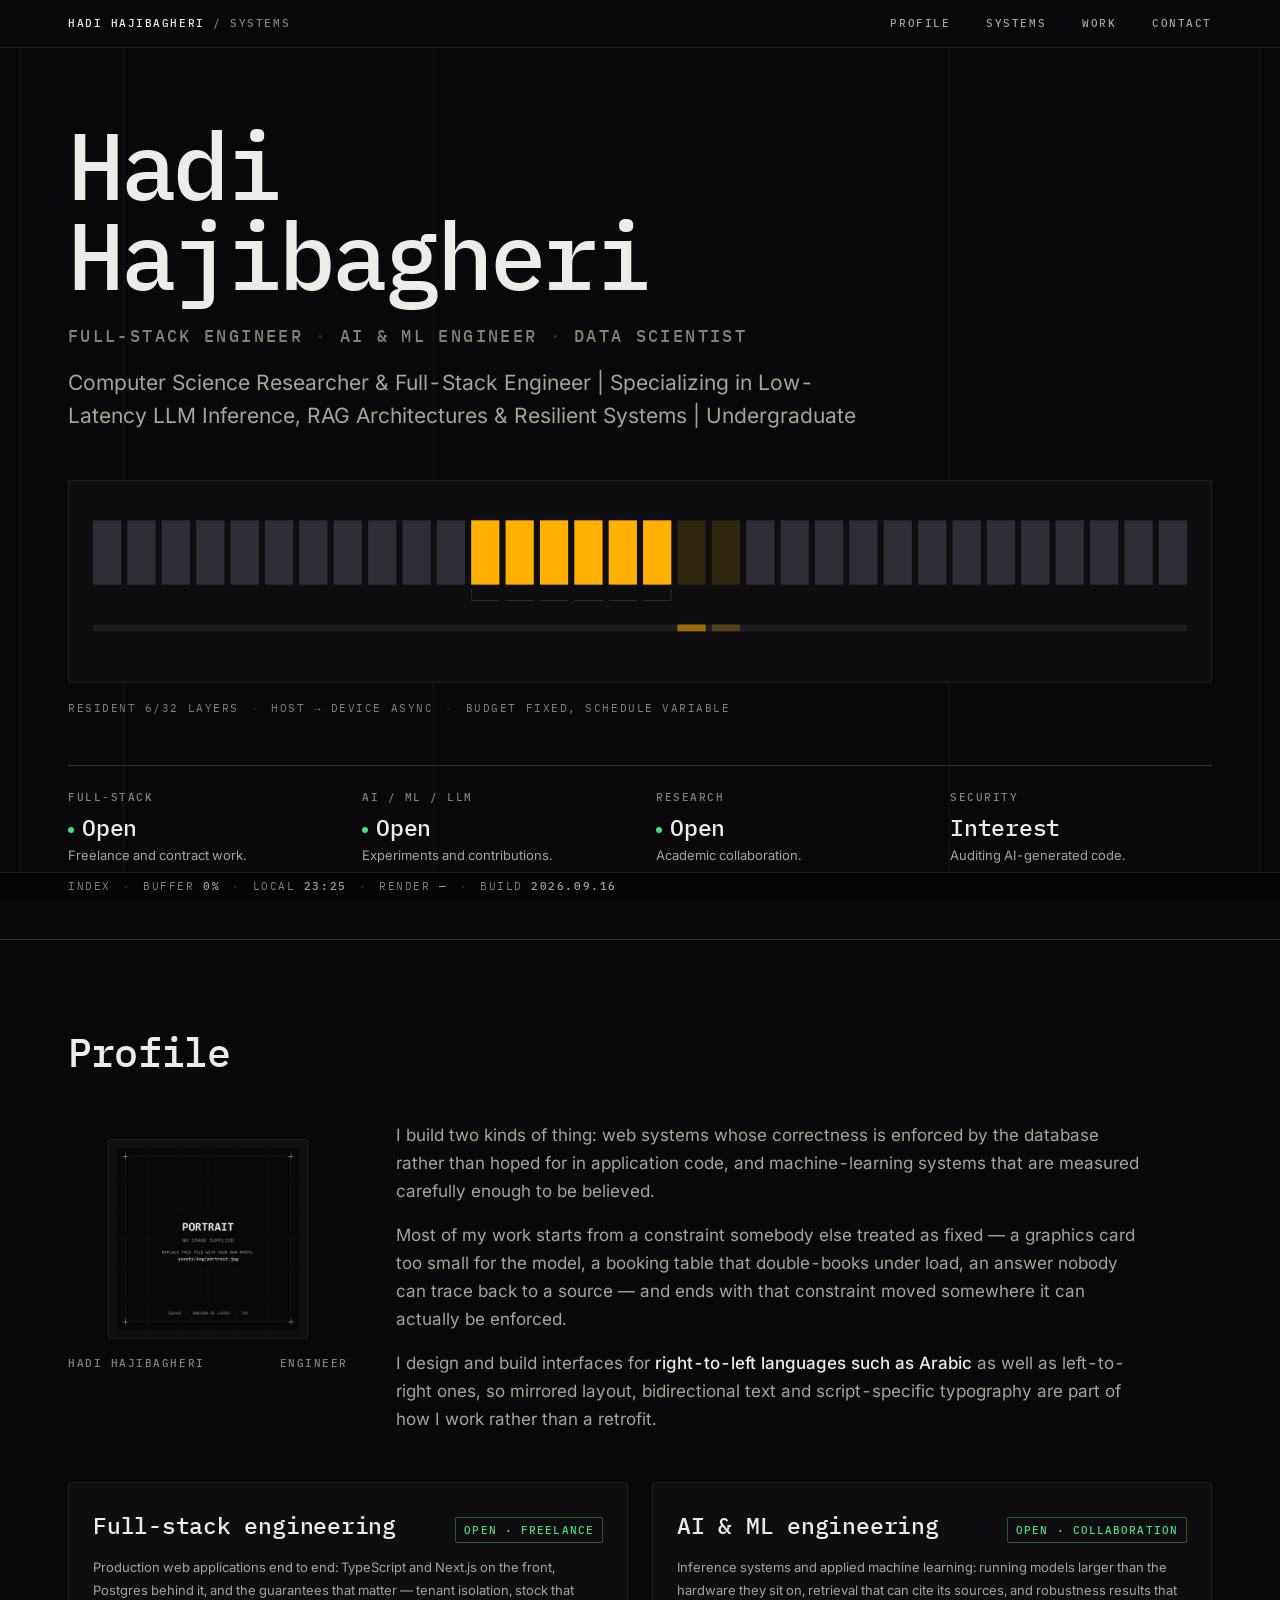
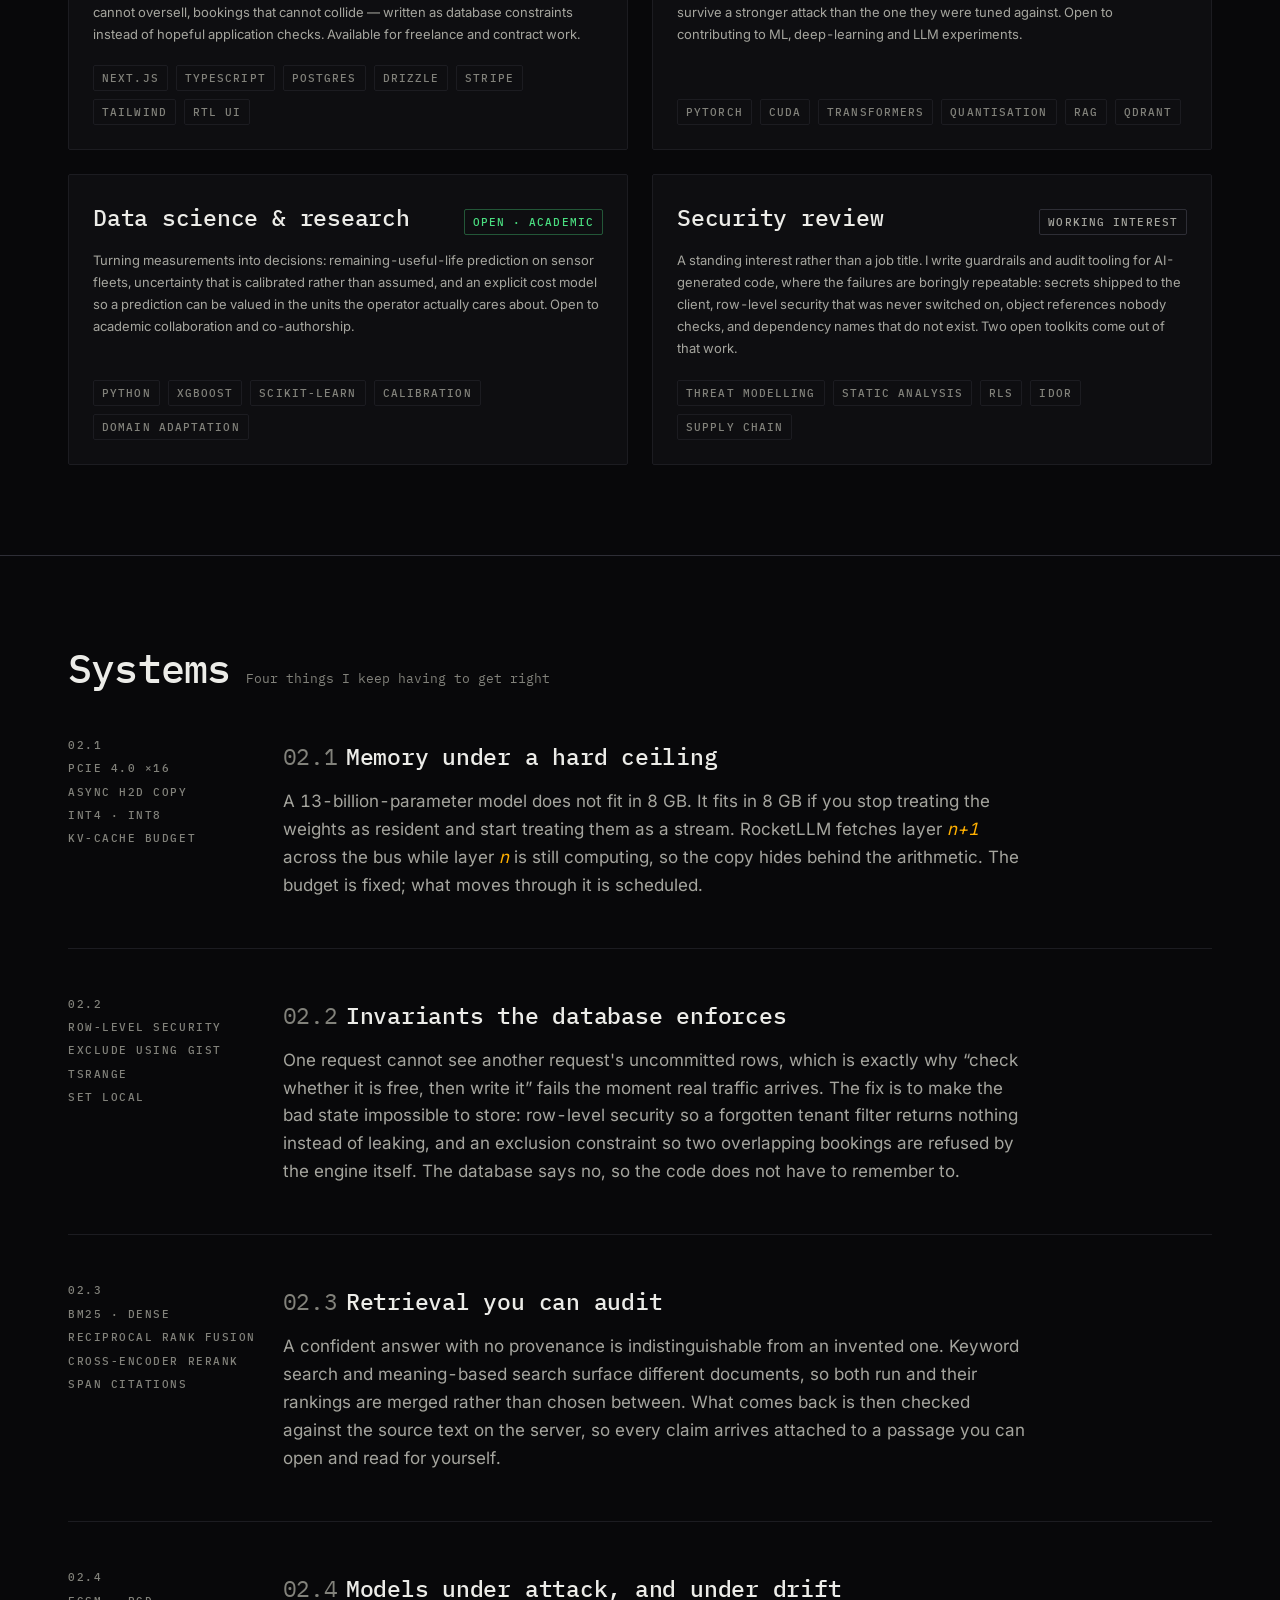
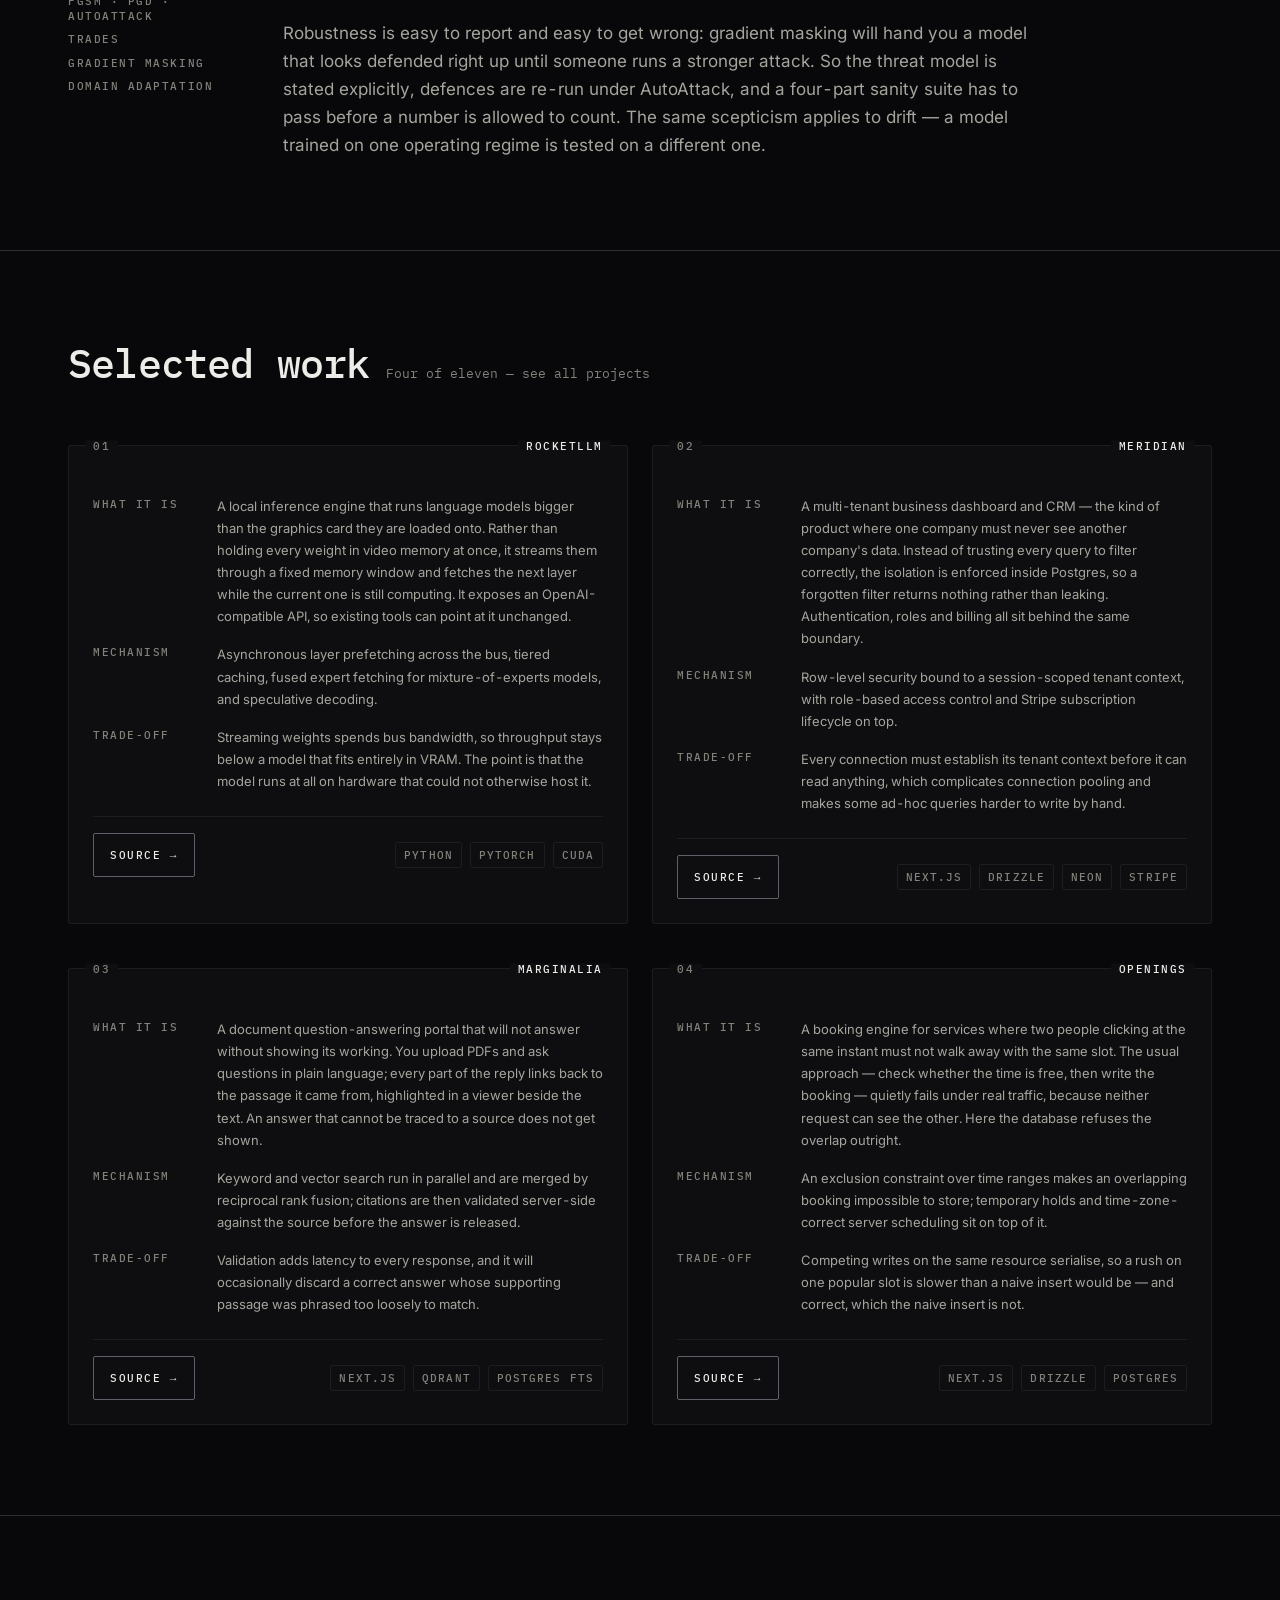
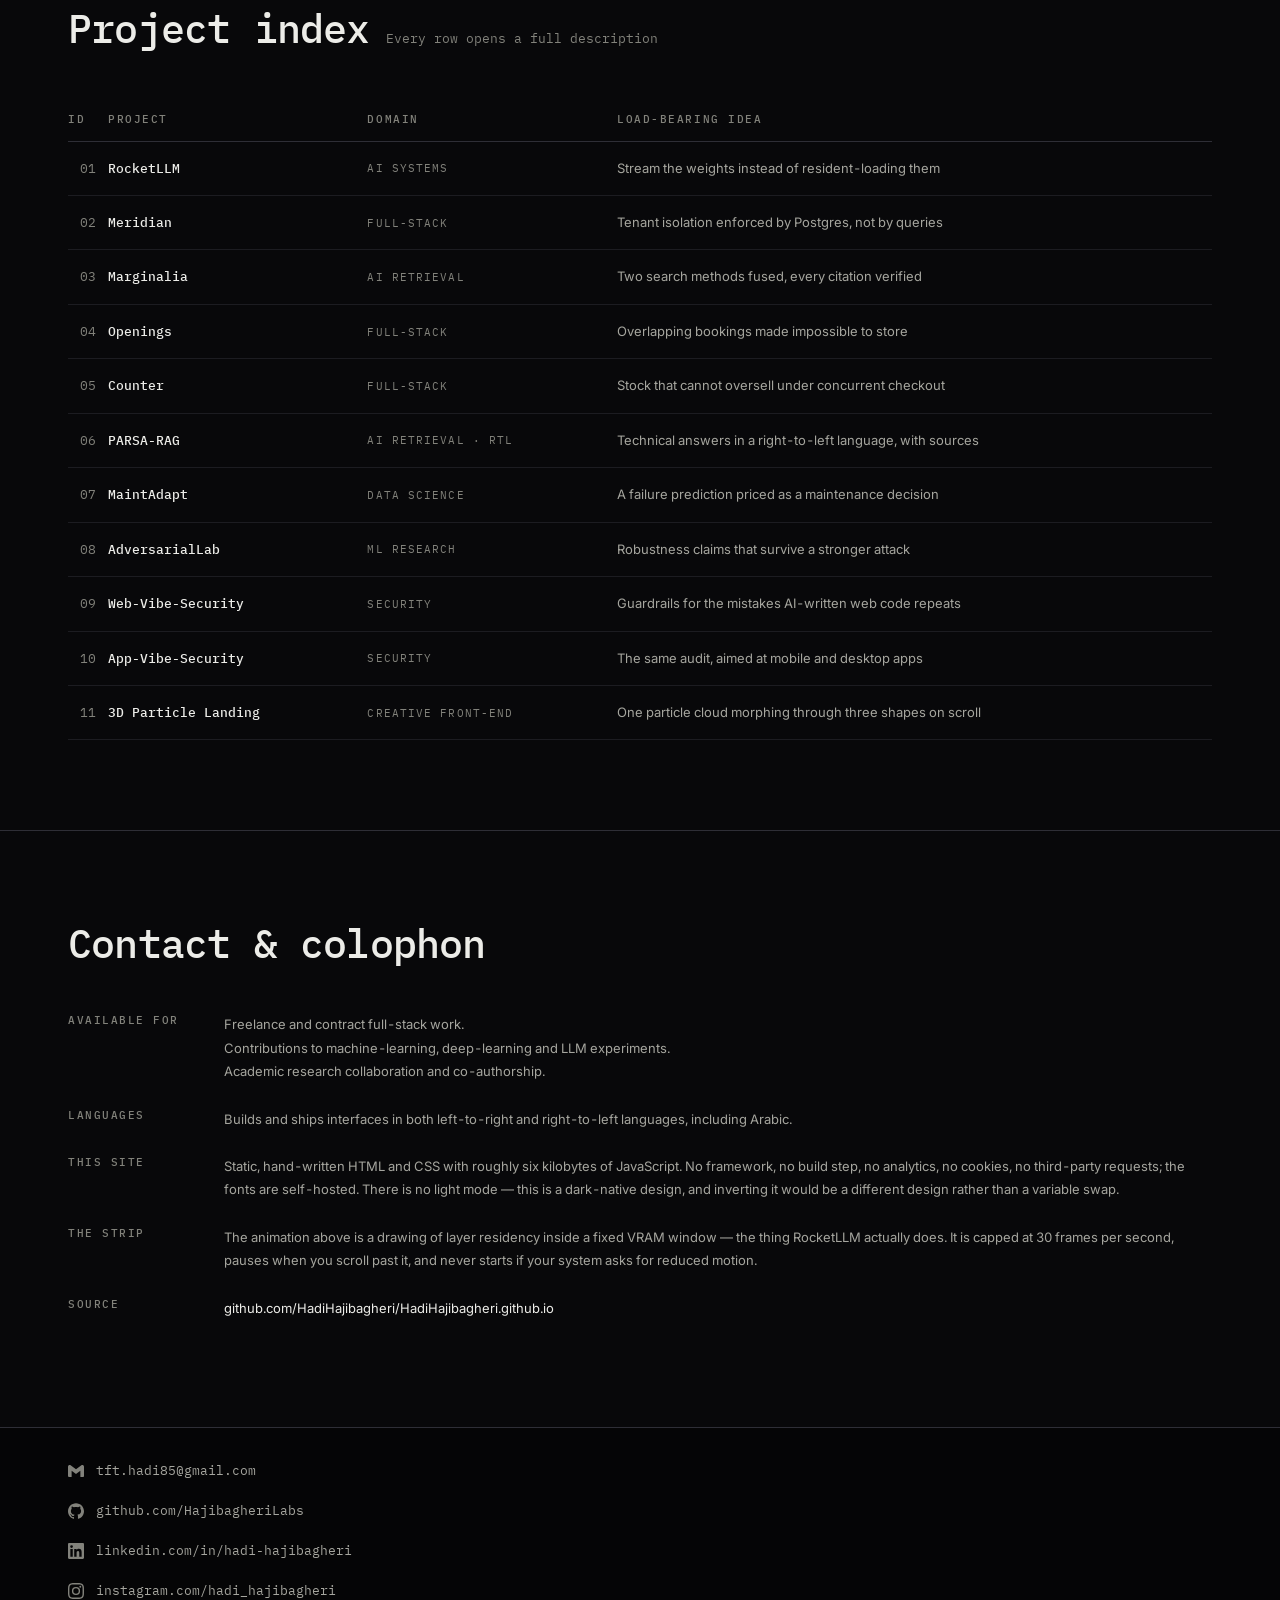
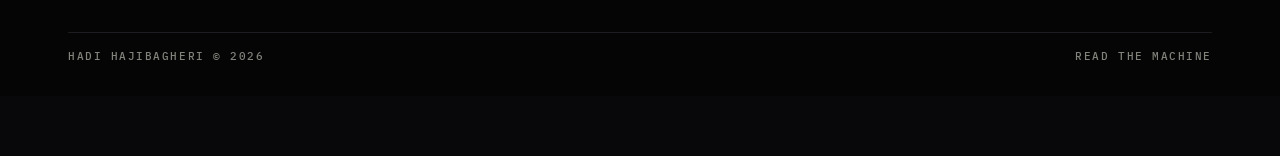
==== commit 23907956: "Update hero copy, role line, section numbering and footer - Replace the hero standfirst with the res" ====
--- a/index.html
+++ b/index.html
@@ -43,7 +43,7 @@
 <main id="main">
 
 <!-- ======================================================== 00 · HERO -->
-<section id="hero" class="section hero" data-num="§ 00" data-name="Index">
+<section id="hero" class="section hero" data-name="Index">
   <div class="container">
 
     <h1 class="hero-name"><span class="ln">Hadi</span><span class="ln">Hajibagheri</span></h1>
@@ -55,9 +55,8 @@
     </p>
 
     <p class="lead hero-lead">
-      I work at the layer where the abstraction leaks: memory budgets, isolation
-      boundaries, retrieval provenance, adversarial bounds. Available for freelance
-      full-stack work, and open to collaboration on machine-learning research.
+      Computer Science Researcher &amp; Full-Stack Engineer | Specializing in
+      Low-Latency LLM Inference, RAG Architectures &amp; Resilient Systems | Undergraduate
     </p>
 
     <div class="residency" data-residency>
@@ -100,10 +99,9 @@
 </section>
 
 <!-- ===================================================== 01 · PROFILE -->
-<section id="profile" class="section" data-num="§ 01" data-name="Profile">
+<section id="profile" class="section" data-name="Profile">
   <div class="container">
     <div class="section-head">
-      <span class="section-num" aria-hidden="true">§ 01</span>
       <h2 class="section-title">Profile</h2>
     </div>
 
@@ -225,10 +223,9 @@
 </section>
 
 <!-- ===================================================== 02 · SYSTEMS -->
-<section id="systems" class="section" data-num="§ 02" data-name="Systems">
+<section id="systems" class="section" data-name="Systems">
   <div class="container">
     <div class="section-head">
-      <span class="section-num" aria-hidden="true">§ 02</span>
       <h2 class="section-title">Systems</h2>
       <span class="section-note">Four things I keep having to get right</span>
     </div>
@@ -321,10 +318,9 @@
 <!-- ================================================ 03 · SELECTED WORK -->
 <!-- ADDING A PROJECT? See README.md. The four cards below are the curated
      highlights; the full list lives in § 04 and in projects.html. -->
-<section id="work" class="section" data-num="§ 03" data-name="Selected work">
+<section id="work" class="section" data-name="Selected work">
   <div class="container">
     <div class="section-head">
-      <span class="section-num" aria-hidden="true">§ 03</span>
       <h2 class="section-title">Selected work</h2>
       <span class="section-note">Four of eleven — <a class="u-link" href="projects.html">see all projects</a></span>
     </div>
@@ -451,10 +447,9 @@
 </section>
 
 <!-- ======================================================= 04 · INDEX -->
-<section id="index" class="section" data-num="§ 04" data-name="Project index">
+<section id="index" class="section" data-name="Project index">
   <div class="container">
     <div class="section-head">
-      <span class="section-num" aria-hidden="true">§ 04</span>
       <h2 class="section-title">Project index</h2>
       <span class="section-note">Every row opens a full description</span>
     </div>
@@ -544,10 +539,9 @@
 </section>
 
 <!-- ===================================================== 05 · CONTACT -->
-<section id="contact" class="section" data-num="§ 05" data-name="Contact">
+<section id="contact" class="section" data-name="Contact">
   <div class="container">
     <div class="section-head">
-      <span class="section-num" aria-hidden="true">§ 05</span>
       <h2 class="section-title">Contact &amp; colophon</h2>
     </div>
 
@@ -558,15 +552,6 @@
           Freelance and contract full-stack work.<br>
           Contributions to machine-learning, deep-learning and LLM experiments.<br>
           Academic research collaboration and co-authorship.
-        </dd>
-      </div>
-      <div>
-        <dt class="micro">Reach</dt>
-        <dd class="reach">
-          <a class="u-link" href="mailto:tft.hadi85@gmail.com">tft.hadi85@gmail.com</a>
-          <a class="u-link" href="https://github.com/HajibagheriLabs" target="_blank" rel="noopener">github.com/HajibagheriLabs</a>
-          <a class="u-link" href="https://www.linkedin.com/in/hadi-hajibagheri" target="_blank" rel="noopener">linkedin.com/in/hadi-hajibagheri</a>
-          <a class="u-link" href="https://www.instagram.com/hadi_hajibagheri" target="_blank" rel="noopener">instagram.com/hadi_hajibagheri</a>
         </dd>
       </div>
       <div>
@@ -602,8 +587,16 @@
 
 <footer class="footer">
   <div class="container">
-    <span class="micro">Hadi Hajibagheri © <span id="year">2026</span></span>
-    <span class="micro">Read the machine</span>
+    <ul class="footer-reach">
+      <li><a class="u-link" href="mailto:tft.hadi85@gmail.com"><svg viewBox="0 0 24 24" aria-hidden="true" focusable="false"><path d="M24 5.457v13.909c0 .904-.732 1.636-1.636 1.636h-3.819V11.73L12 16.64l-6.545-4.91v9.273H1.636A1.636 1.636 0 0 1 0 19.366V5.457c0-2.023 2.309-3.178 3.927-1.964L5.455 4.64 12 9.548l6.545-4.909 1.528-1.145C21.69 2.28 24 3.434 24 5.457z"/></svg><span>tft.hadi85@gmail.com</span></a></li>
+      <li><a class="u-link" href="https://github.com/HajibagheriLabs" target="_blank" rel="noopener"><svg viewBox="0 0 24 24" aria-hidden="true" focusable="false"><path d="M12 .297c-6.63 0-12 5.373-12 12 0 5.303 3.438 9.8 8.205 11.385.6.113.82-.258.82-.577 0-.285-.01-1.04-.015-2.04-3.338.724-4.042-1.61-4.042-1.61C4.422 18.07 3.633 17.7 3.633 17.7c-1.087-.744.084-.729.084-.729 1.205.084 1.838 1.236 1.838 1.236 1.07 1.835 2.809 1.305 3.495.998.108-.776.417-1.305.76-1.605-2.665-.3-5.466-1.332-5.466-5.93 0-1.31.465-2.38 1.235-3.22-.135-.303-.54-1.523.105-3.176 0 0 1.005-.322 3.3 1.23.96-.267 1.98-.399 3-.405 1.02.006 2.04.138 3 .405 2.28-1.552 3.285-1.23 3.285-1.23.645 1.653.24 2.873.12 3.176.765.84 1.23 1.91 1.23 3.22 0 4.61-2.805 5.625-5.475 5.92.42.36.81 1.096.81 2.22 0 1.606-.015 2.896-.015 3.286 0 .315.21.69.825.57C20.565 22.092 24 17.592 24 12.297c0-6.627-5.373-12-12-12"/></svg><span>github.com/HajibagheriLabs</span></a></li>
+      <li><a class="u-link" href="https://www.linkedin.com/in/hadi-hajibagheri" target="_blank" rel="noopener"><svg viewBox="0 0 24 24" aria-hidden="true" focusable="false"><path d="M20.447 20.452h-3.554v-5.569c0-1.328-.027-3.037-1.852-3.037-1.853 0-2.136 1.445-2.136 2.939v5.667H9.351V9h3.414v1.561h.046c.477-.9 1.637-1.85 3.37-1.85 3.601 0 4.267 2.37 4.267 5.455v6.286zM5.337 7.433a2.062 2.062 0 0 1-2.063-2.065 2.064 2.064 0 1 1 2.063 2.065zm1.782 13.019H3.555V9h3.564v11.452zM22.225 0H1.771C.792 0 0 .774 0 1.729v20.542C0 23.227.792 24 1.771 24h20.451C23.2 24 24 23.227 24 22.271V1.729C24 .774 23.2 0 22.222 0h.003z"/></svg><span>linkedin.com/in/hadi-hajibagheri</span></a></li>
+      <li><a class="u-link" href="https://www.instagram.com/hadi_hajibagheri" target="_blank" rel="noopener"><svg viewBox="0 0 24 24" aria-hidden="true" focusable="false"><path d="M12 0C8.74 0 8.333.015 7.053.072 5.775.132 4.905.333 4.14.63c-.789.306-1.459.717-2.126 1.384S.935 3.35.63 4.14C.333 4.905.131 5.775.072 7.053.012 8.333 0 8.74 0 12s.015 3.667.072 4.947c.06 1.277.261 2.148.558 2.913.306.788.717 1.459 1.384 2.126.667.666 1.336 1.079 2.126 1.384.766.296 1.636.499 2.913.558C8.333 23.988 8.74 24 12 24s3.667-.015 4.947-.072c1.277-.06 2.148-.262 2.913-.558.788-.306 1.459-.718 2.126-1.384.666-.667 1.079-1.335 1.384-2.126.296-.765.499-1.636.558-2.913.06-1.28.072-1.687.072-4.947s-.015-3.667-.072-4.947c-.06-1.277-.262-2.149-.558-2.913-.306-.789-.718-1.459-1.384-2.126C21.319 1.347 20.651.935 19.86.63c-.765-.297-1.636-.499-2.913-.558C15.667.012 15.26 0 12 0zm0 2.16c3.203 0 3.585.016 4.85.071 1.17.055 1.805.249 2.227.415.562.217.96.477 1.382.896.419.42.679.819.896 1.381.164.422.36 1.057.413 2.227.057 1.266.07 1.646.07 4.85s-.015 3.585-.074 4.85c-.061 1.17-.256 1.805-.421 2.227-.224.562-.479.96-.899 1.382-.419.419-.824.679-1.38.896-.42.164-1.065.36-2.235.413-1.274.057-1.649.07-4.859.07-3.211 0-3.586-.015-4.859-.074-1.171-.061-1.816-.256-2.236-.421-.569-.224-.96-.479-1.379-.899-.421-.419-.69-.824-.9-1.38-.165-.42-.359-1.065-.42-2.235-.045-1.26-.061-1.649-.061-4.844 0-3.196.016-3.586.061-4.861.061-1.17.255-1.814.42-2.234.21-.57.479-.96.9-1.381.419-.419.81-.689 1.379-.898.42-.166 1.051-.361 2.221-.421 1.275-.045 1.65-.06 4.859-.06L12 2.16zm0 3.678a6.162 6.162 0 1 0 0 12.324 6.162 6.162 0 0 0 0-12.324zM12 16a4 4 0 1 1 0-8 4 4 0 0 1 0 8zm7.846-10.405a1.441 1.441 0 0 1-2.88 0 1.44 1.44 0 0 1 2.88 0z"/></svg><span>instagram.com/hadi_hajibagheri</span></a></li>
+    </ul>
+    <div class="footer-meta">
+      <span class="micro">Hadi Hajibagheri &copy; <span id="year">2026</span></span>
+      <span class="micro">Read the machine</span>
+    </div>
   </div>
 </footer>
 </div>
@@ -617,7 +610,7 @@
 
 <div class="statusbar" aria-hidden="true">
   <div class="container">
-    <span id="st-section">§ 00 Index</span>
+    <span id="st-section">Index</span>
     <span class="sep">·</span>
     <span>Buffer <b id="st-buffer">0%</b></span>
     <span class="sep">·</span>
--- a/assets/css/site.css
+++ b/assets/css/site.css
@@ -350,7 +350,7 @@
 .hero-name .ln { display: block; }
 
 .hero-role {
-  font-family: var(--font-mono); font-size: var(--t-small);
+  font-family: var(--font-mono); font-size: var(--t-body); font-weight: 500;
   letter-spacing: 0.14em; text-transform: uppercase; color: var(--ink-3);
   margin-bottom: var(--s4);
   display: flex; flex-wrap: wrap; gap: var(--s2) var(--s3);
@@ -590,7 +590,30 @@
   background: var(--bg-sunken);
   padding-block: var(--s6);
 }
-.footer .container {
+
+/* Contact list: one destination per line, brand mark on the left. The marks are
+   inline SVG so the site keeps its zero third-party requests. */
+.footer-reach {
+  list-style: none; margin: 0 0 var(--s5); padding: 0;
+  display: grid; gap: var(--s3); justify-items: start;
+}
+.footer-reach a {
+  display: inline-flex; align-items: center; gap: var(--s3);
+  font-family: var(--font-mono); font-size: var(--t-small);
+  color: var(--ink-2); text-decoration: none;
+  overflow-wrap: anywhere;
+}
+.footer-reach svg {
+  width: 16px; height: 16px; flex: none;
+  fill: currentColor; color: var(--ink-3);
+  transition: color var(--dur-state) var(--ease);
+}
+.footer-reach a:hover svg,
+.footer-reach a:focus-visible svg { color: var(--signal); }
+
+.footer-meta {
+  border-top: var(--rule);
+  padding-top: var(--s4);
   display: flex; flex-wrap: wrap; gap: var(--s3);
   justify-content: space-between; align-items: center;
 }
